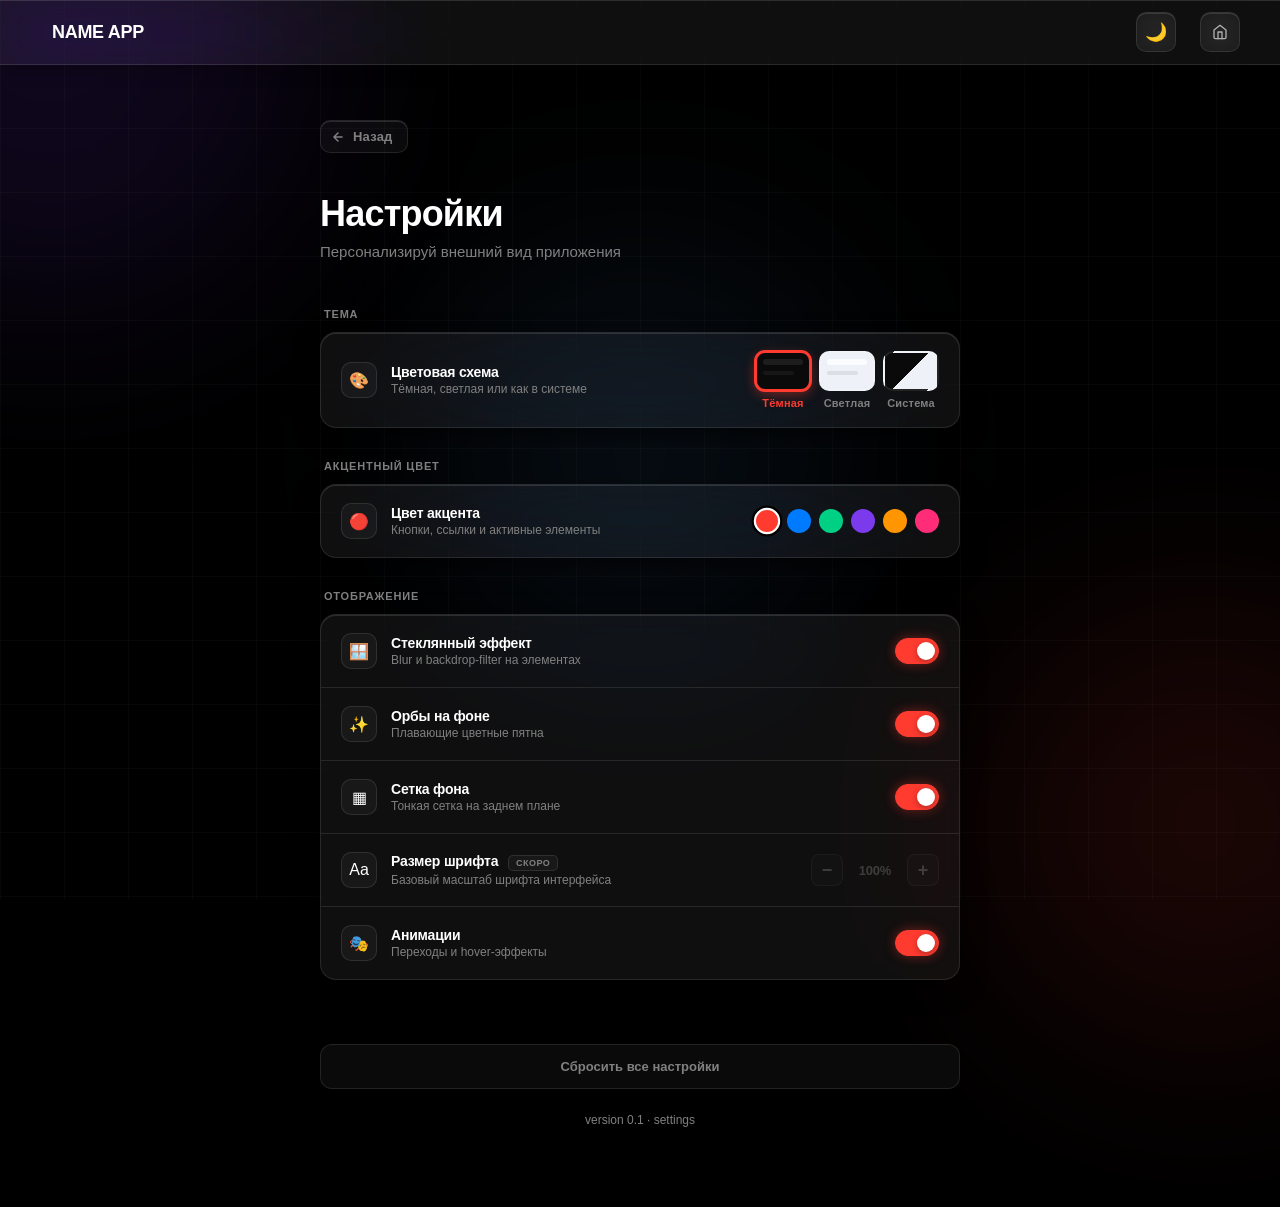
==== web/settings/settings.html @ 8504a945 "web-client" ====
<!DOCTYPE html>
<html lang="ru">
<head>
    <meta charset="UTF-8">
    <meta name="viewport" content="width=device-width, initial-scale=1.0">
    <title>Settings — NAME APP</title>
    <link rel="preconnect" href="https://fonts.googleapis.com">
    <link href="https://fonts.googleapis.com/css2?family=Space+Mono:wght@400;700&family=Rajdhani:wght@300;400;600;700&display=swap" rel="stylesheet">
    <link rel="stylesheet" href="../styles/styles.css">
    <link rel="stylesheet" href="../styles/settings.css">
</head>
<body>

    <div class="grid-bg"></div>
    <div class="noise"></div>

    <!-- TOAST -->
    <div class="toast" id="toast">
        <span class="toast-icon" id="toastIcon"></span>
        <div class="toast-text">
            <span class="toast-title" id="toastTitle"></span>
            <span class="toast-sub" id="toastSub"></span>
        </div>
    </div>

    <!-- CONFIRM DIALOG -->
    <div class="confirm-overlay" id="confirmOverlay">
        <div class="confirm-dialog">
            <span class="confirm-emoji">⚠️</span>
            <div class="confirm-title">Сбросить настройки?</div>
            <div class="confirm-sub">Все изменения будут удалены и настройки вернутся к значениям по умолчанию</div>
            <div class="confirm-actions">
                <button class="confirm-cancel" id="confirmCancel">Отмена</button>
                <button class="confirm-ok" id="confirmOk">Сбросить</button>
            </div>
        </div>
    </div>

    <nav class="navbar">
        <div class="nav-logo">
            <span class="logo-icon"></span>
            <span class="logo-text">NAME APP</span>
        </div>
        <div class="nav-right">
            <button class="theme-toggle" onclick="toggleTheme()" aria-label="Toggle theme">
                <div class="theme-toggle-inner">
                    <span class="theme-icon moon-icon">🌙</span>
                    <span class="theme-icon sun-icon">☀️</span>
                </div>
            </button>
            <a href="../index.html" class="nav-icon-btn home-btn" aria-label="Home">
                <svg width="16" height="16" viewBox="0 0 24 24" fill="none" stroke="currentColor" stroke-width="2" stroke-linecap="round" stroke-linejoin="round">
                    <path d="M3 9l9-7 9 7v11a2 2 0 0 1-2 2H5a2 2 0 0 1-2-2z"/>
                    <polyline points="9 22 9 12 15 12 15 22"/>
                </svg>
            </a>
        </div>
    </nav>

    <main class="settings-page">

        <a href="../index.html" class="settings-back">
            <svg width="14" height="14" viewBox="0 0 24 24" fill="none" stroke="currentColor" stroke-width="2.5" stroke-linecap="round" stroke-linejoin="round">
                <path d="M19 12H5M12 5l-7 7 7 7"/>
            </svg>
            Назад
        </a>

        <div class="settings-header">
            <h1>Настройки</h1>
            <p>Персонализируй внешний вид приложения</p>
        </div>

        <!-- ТЕМА -->
        <div class="settings-section">
            <div class="section-label">Тема</div>
            <div class="settings-group">
                <div class="settings-row">
                    <div class="row-info">
                        <div class="row-icon">🎨</div>
                        <div class="row-text">
                            <h3>Цветовая схема</h3>
                            <p>Тёмная, светлая или как в системе</p>
                        </div>
                    </div>
                    <div class="theme-picker">
                        <label class="theme-option">
                            <input type="radio" name="theme" value="dark">
                            <div class="theme-preview dark-preview"></div>
                            <span>Тёмная</span>
                        </label>
                        <label class="theme-option">
                            <input type="radio" name="theme" value="light">
                            <div class="theme-preview light-preview"></div>
                            <span>Светлая</span>
                        </label>
                        <label class="theme-option">
                            <input type="radio" name="theme" value="system">
                            <div class="theme-preview system-preview"></div>
                            <span>Система</span>
                        </label>
                    </div>
                </div>
            </div>
        </div>

        <!-- АКЦЕНТ -->
        <div class="settings-section">
            <div class="section-label">Акцентный цвет</div>
            <div class="settings-group">
                <div class="settings-row">
                    <div class="row-info">
                        <div class="row-icon">🔴</div>
                        <div class="row-text">
                            <h3>Цвет акцента</h3>
                            <p>Кнопки, ссылки и активные элементы</p>
                        </div>
                    </div>
                    <div class="accent-picker" id="accentPicker">
                        <div class="accent-dot" data-color="#ff3b30" style="background:#ff3b30"></div>
                        <div class="accent-dot" data-color="#007aff" style="background:#007aff"></div>
                        <div class="accent-dot" data-color="#00d084" style="background:#00d084"></div>
                        <div class="accent-dot" data-color="#7c3aed" style="background:#7c3aed"></div>
                        <div class="accent-dot" data-color="#ff9500" style="background:#ff9500"></div>
                        <div class="accent-dot" data-color="#ff2d78" style="background:#ff2d78"></div>
                    </div>
                </div>
            </div>
        </div>

        <!-- ОТОБРАЖЕНИЕ -->
        <div class="settings-section">
            <div class="section-label">Отображение</div>
            <div class="settings-group">

                <div class="settings-row">
                    <div class="row-info">
                        <div class="row-icon">🪟</div>
                        <div class="row-text">
                            <h3>Стеклянный эффект</h3>
                            <p>Blur и backdrop-filter на элементах</p>
                        </div>
                    </div>
                    <label class="toggle">
                        <input type="checkbox" id="glassToggle">
                        <span class="toggle-track"></span>
                    </label>
                </div>

                <div class="settings-row">
                    <div class="row-info">
                        <div class="row-icon">✨</div>
                        <div class="row-text">
                            <h3>Орбы на фоне</h3>
                            <p>Плавающие цветные пятна</p>
                        </div>
                    </div>
                    <label class="toggle">
                        <input type="checkbox" id="orbsToggle">
                        <span class="toggle-track"></span>
                    </label>
                </div>

                <div class="settings-row">
                    <div class="row-info">
                        <div class="row-icon">▦</div>
                        <div class="row-text">
                            <h3>Сетка фона</h3>
                            <p>Тонкая сетка на заднем плане</p>
                        </div>
                    </div>
                    <label class="toggle">
                        <input type="checkbox" id="gridToggle">
                        <span class="toggle-track"></span>
                    </label>
                </div>

                <div class="settings-row">
                    <div class="row-info">
                        <div class="row-icon">Aa</div>
                        <div class="row-text">
                            <h3>Размер шрифта <span class="wip-inline">скоро</span></h3>
                            <p>Базовый масштаб шрифта интерфейса</p>
                        </div>
                    </div>
                    <div class="font-size-control wip-control">
                        <button class="font-size-btn" id="fontDown" disabled>−</button>
                        <span class="font-size-value" id="fontSizeVal">100%</span>
                        <button class="font-size-btn" id="fontUp" disabled>+</button>
                    </div>
                </div>

                <div class="settings-row">
                    <div class="row-info">
                        <div class="row-icon">🎭</div>
                        <div class="row-text">
                            <h3>Анимации</h3>
                            <p>Переходы и hover-эффекты</p>
                        </div>
                    </div>
                    <label class="toggle">
                        <input type="checkbox" id="animToggle">
                        <span class="toggle-track"></span>
                    </label>
                </div>

            </div>
        </div>

        <button class="reset-btn" id="resetBtn">Сбросить все настройки</button>
        <div class="version-tag">version 0.1 · settings</div>

    </main>

    <script src="../scripts/apply-settings.js"></script>
    <script src="../scripts/settings.js"></script>
</body>
</html>
---- web/styles/styles.css ----
/* ===== СБРОС И ПЕРЕМЕННЫЕ ===== */
* {
  box-sizing: border-box;
  margin: 0;
  padding: 0;
}

html {
  scroll-behavior: smooth;
  transition: font-size 0.5s cubic-bezier(0.4, 0, 0.2, 1);
}

/* ===== ДЕФОЛТНЫЕ АКЦЕНТЫ ===== */
:root {
  --accent: #ff3b30;
  --accent-glow: rgba(255, 59, 48, 0.4);
}

/* ===== ТЕМЫ ===== */
body.dark {
  --bg-dark: #000000;
  --bg-medium: #0a0a0a;
  --bg-light: #141414;
  --glass-strong: rgba(255, 255, 255, 0.08);
  --glass-medium: rgba(255, 255, 255, 0.06);
  --glass-weak: rgba(255, 255, 255, 0.04);
  --glass-hover: rgba(255, 255, 255, 0.12);
  --glass-border: rgba(255, 255, 255, 0.10);
  --glass-shine: rgba(255, 255, 255, 0.12);
  --success: #00d084;
  --success-glow: rgba(0, 208, 132, 0.3);
  --warning: #ffa500;
  --highlight: #7c3aed;
  --highlight-h: #a78bfa;
  --text-primary: #ffffff;
  --text-secondary: #b0b0b0;
  --text-tertiary: #808080;
  --text-link: #60a5fa;
  --shadow-sm: 0 2px 8px rgba(0, 0, 0, 0.5);
  --shadow-md: 0 8px 24px rgba(0, 0, 0, 0.6);
  --shadow-lg: 0 16px 48px rgba(0, 0, 0, 0.7);
  --orb-1: rgba(124, 58, 237, 0.12);
  --orb-2: rgba(255, 59, 48, 0.10);
  --orb-3: rgba(96, 165, 250, 0.08);
}

body.light {
  --bg-dark: #e8ecf2;
  --bg-medium: #eef1f7;
  --bg-light: #f4f6fa;
  --glass-strong: rgba(255, 255, 255, 0.65);
  --glass-medium: rgba(255, 255, 255, 0.50);
  --glass-weak: rgba(255, 255, 255, 0.35);
  --glass-hover: rgba(255, 255, 255, 0.70);
  --glass-border: rgba(0, 0, 0, 0.10);
  --glass-shine: rgba(255, 255, 255, 0.60);
  --success: #00b872;
  --success-glow: rgba(0, 184, 114, 0.20);
  --warning: #e09500;
  --highlight: #6d28d9;
  --highlight-h: #8b5cf6;
  --text-primary: #0f1117;
  --text-secondary: #4a5068;
  --text-tertiary: #7c8499;
  --text-link: #1d4ed8;
  --shadow-sm: 0 2px 8px rgba(0, 0, 0, 0.08);
  --shadow-md: 0 8px 24px rgba(0, 0, 0, 0.12);
  --shadow-lg: 0 16px 48px rgba(0, 0, 0, 0.18);
  --orb-1: rgba(109, 40, 217, 0.07);
  --orb-2: rgba(224, 50, 31, 0.05);
  --orb-3: rgba(29, 78, 216, 0.06);
}

/* ===== ТИПОГРАФИЯ ===== */
body {
  font-family: -apple-system, BlinkMacSystemFont, 'SF Pro Text', 'Segoe UI', Helvetica, Arial, sans-serif;
  -webkit-font-smoothing: antialiased;
  -moz-osx-font-smoothing: grayscale;
  background: var(--bg-dark);
  color: var(--text-primary);
  min-height: 100vh;
  overflow-x: hidden;
  transition:
    background-color 0.6s cubic-bezier(0.4, 0, 0.2, 1),
    color 0.6s cubic-bezier(0.4, 0, 0.2, 1);
}

/* ===== СЕТКА ФОНА ===== */
.grid-bg {
  position: fixed;
  inset: 0;
  background-image:
    linear-gradient(var(--glass-border) 1px, transparent 1px),
    linear-gradient(90deg, var(--glass-border) 1px, transparent 1px);
  background-size: 64px 64px;
  opacity: 0.3;
  pointer-events: none;
  z-index: 0;
  transition: opacity 0.6s;
}

/* ===== ОРБЫ ===== */
.noise {
  position: fixed;
  inset: 0;
  pointer-events: none;
  z-index: 0;
  overflow: hidden;
}

.noise::before,
.noise::after,
body::before {
  content: '';
  position: fixed;
  border-radius: 50%;
  filter: blur(100px);
  pointer-events: none;
  z-index: 0;
  will-change: transform;
}

.noise::before {
  width: 500px;
  height: 500px;
  background: var(--orb-1);
  top: -200px;
  left: -200px;
  animation: orbFloat1 20s ease-in-out infinite;
}

.noise::after {
  width: 450px;
  height: 450px;
  background: var(--orb-2);
  bottom: -150px;
  right: -150px;
  animation: orbFloat2 24s ease-in-out infinite;
}

body::before {
  width: 400px;
  height: 400px;
  background: var(--orb-3);
  top: 50%;
  left: 50%;
  transform: translate(-50%, -50%);
  animation: orbFloat3 28s ease-in-out infinite;
}

@keyframes orbFloat1 {
  0% { transform: translate(0, 0) scale(1); }
  33% { transform: translate(40px, -30px) scale(1.1); }
  66% { transform: translate(-30px, 40px) scale(0.95); }
  100% { transform: translate(0, 0) scale(1); }
}

@keyframes orbFloat2 {
  0% { transform: translate(0, 0) scale(1); }
  33% { transform: translate(-50px, 30px) scale(0.9); }
  66% { transform: translate(40px, -40px) scale(1.05); }
  100% { transform: translate(0, 0) scale(1); }
}

@keyframes orbFloat3 {
  0% { transform: translate(-50%, -50%) scale(1); }
  50% { transform: translate(-50%, -55%) scale(1.1); }
  100% { transform: translate(-50%, -50%) scale(1); }
}

/* ===== GLASS ===== */
.glass {
  background: var(--glass-medium);
  backdrop-filter: blur(24px) saturate(200%) brightness(1.1);
  -webkit-backdrop-filter: blur(24px) saturate(200%) brightness(1.1);
  border: 1px solid var(--glass-border);
  box-shadow: var(--shadow-md), inset 0 1px 0 var(--glass-shine);
  transition: all 0.3s cubic-bezier(0.4, 0, 0.2, 1);
}

/* ===== НАВБАР ===== */
.navbar {
  position: fixed;
  top: 0;
  left: 0;
  right: 0;
  display: flex;
  justify-content: space-between;
  align-items: center;
  padding: 12px 40px;
  background: var(--glass-medium);
  backdrop-filter: blur(32px) saturate(200%) brightness(1.15);
  -webkit-backdrop-filter: blur(32px) saturate(200%) brightness(1.15);
  border-bottom: 1px solid var(--glass-border);
  box-shadow: 0 4px 16px rgba(0, 0, 0, 0.3), inset 0 1px 0 var(--glass-shine);
  z-index: 100;
  transition:
    background 0.6s cubic-bezier(0.4, 0, 0.2, 1),
    border-color 0.6s cubic-bezier(0.4, 0, 0.2, 1),
    box-shadow 0.6s cubic-bezier(0.4, 0, 0.2, 1);
}

.nav-logo {
  display: flex;
  align-items: center;
  gap: 12px;
  font-size: 18px;
  font-weight: 700;
  letter-spacing: -0.3px;
  color: var(--text-primary);
  text-decoration: none;
  transition: color 0.3s;
}

.nav-logo:hover { color: var(--accent); }

.logo-icon {
  font-size: 24px;
  animation: iconPulse 3s ease-in-out infinite;
}

@keyframes iconPulse {
  0%, 100% { transform: scale(1); }
  50% { transform: scale(1.05); }
}

.nav-right {
  display: flex;
  align-items: center;
  gap: 24px;
}

.nav-link {
  color: var(--text-secondary);
  text-decoration: none;
  font-size: 15px;
  font-weight: 500;
  letter-spacing: -0.2px;
  transition: color 0.3s cubic-bezier(0.4, 0, 0.2, 1);
  position: relative;
}

.nav-link::after {
  content: '';
  position: absolute;
  bottom: -4px;
  left: 0;
  width: 0;
  height: 2px;
  background: var(--accent);
  transition: width 0.3s cubic-bezier(0.4, 0, 0.2, 1);
}

.nav-link:hover { color: var(--text-primary); }
.nav-link:hover::after { width: 100%; }

.nav-btn {
  background: var(--accent);
  color: #fff;
  padding: 10px 24px;
  font-size: 14px;
  font-weight: 600;
  letter-spacing: -0.2px;
  text-decoration: none;
  text-transform: uppercase;
  box-shadow: 0 8px 20px var(--accent-glow);
  display: inline-block;
  border: none;
  cursor: pointer;
  border-radius: 10px;
  transition:
    background 0.5s cubic-bezier(0.4, 0, 0.2, 1),
    box-shadow 0.5s cubic-bezier(0.4, 0, 0.2, 1),
    transform 0.3s cubic-bezier(0.4, 0, 0.2, 1);
}

.nav-btn:hover {
  transform: translateY(-2px);
  box-shadow: 0 12px 32px var(--accent-glow);
  background: linear-gradient(135deg, var(--accent), #ff5741);
}

.nav-btn:active { transform: translateY(0); }

/* ===== THEME TOGGLE ===== */
.theme-toggle {
  width: 40px;
  height: 40px;
  background: var(--glass-weak);
  border: 1px solid var(--glass-border);
  backdrop-filter: blur(12px);
  color: var(--text-primary);
  cursor: pointer;
  display: flex;
  align-items: center;
  justify-content: center;
  border-radius: 10px;
  box-shadow: inset 0 1px 0 var(--glass-shine);
  position: relative;
  overflow: hidden;
  transition:
    background 0.6s cubic-bezier(0.4, 0, 0.2, 1),
    border-color 0.6s cubic-bezier(0.4, 0, 0.2, 1),
    box-shadow 0.3s cubic-bezier(0.4, 0, 0.2, 1),
    transform 0.3s cubic-bezier(0.4, 0, 0.2, 1);
}

.theme-toggle:hover {
  background: var(--glass-hover);
  transform: translateY(-2px);
  box-shadow: 0 4px 12px rgba(0, 0, 0, 0.3), inset 0 1px 0 var(--glass-shine);
}

.theme-toggle:active { transform: translateY(0); }

.theme-toggle-inner {
  position: relative;
  width: 20px;
  height: 20px;
  display: flex;
  align-items: center;
  justify-content: center;
  overflow: hidden;
}

.theme-icon {
  position: absolute;
  font-size: 18px;
  transition:
    transform 0.35s cubic-bezier(0.4, 0, 0.2, 1),
    opacity 0.35s cubic-bezier(0.4, 0, 0.2, 1);
}

.moon-icon { transform: translateY(0); opacity: 1; }
.sun-icon { transform: translateY(30px); opacity: 0; }
body.light .moon-icon { transform: translateY(-30px); opacity: 0; }
body.light .sun-icon { transform: translateY(0); opacity: 1; }

/* ===== SETTINGS / HOME ICON BTN ===== */
.nav-icon-btn {
  width: 40px;
  height: 40px;
  display: flex;
  align-items: center;
  justify-content: center;
  background: var(--glass-weak);
  border: 1px solid var(--glass-border);
  border-radius: 10px;
  color: var(--text-secondary);
  backdrop-filter: blur(12px);
  box-shadow: inset 0 1px 0 var(--glass-shine);
  text-decoration: none;
  position: relative;
  overflow: hidden;
  transition:
    background 0.6s cubic-bezier(0.4, 0, 0.2, 1),
    border-color 0.6s cubic-bezier(0.4, 0, 0.2, 1),
    color 0.3s cubic-bezier(0.4, 0, 0.2, 1),
    box-shadow 0.3s cubic-bezier(0.4, 0, 0.2, 1),
    transform 0.3s cubic-bezier(0.4, 0, 0.2, 1);
}

.nav-icon-btn::before {
  content: '';
  position: absolute;
  inset: 0;
  background: radial-gradient(circle at center, var(--glass-hover) 0%, transparent 70%);
  opacity: 0;
  transition: opacity 0.4s cubic-bezier(0.4, 0, 0.2, 1);
}

.nav-icon-btn:hover {
  background: var(--glass-hover);
  color: var(--text-primary);
  transform: translateY(-2px);
  box-shadow: 0 6px 20px rgba(0, 0, 0, 0.25), inset 0 1px 0 var(--glass-shine);
  border-color: var(--text-link);
}

.nav-icon-btn:hover::before { opacity: 1; }
.nav-icon-btn:active { transform: translateY(0) scale(0.96); }

/* настройки — шестерня крутится */
.nav-icon-btn.settings-btn svg {
  transition: transform 0.5s cubic-bezier(0.4, 0, 0.2, 1);
}
.nav-icon-btn.settings-btn:hover svg {
  transform: rotate(70deg);
}

/* домик — пружинит вверх */
.nav-icon-btn.home-btn svg {
  transition: transform 0.4s cubic-bezier(0.34, 1.56, 0.64, 1);
}
.nav-icon-btn.home-btn:hover svg {
  transform: translateY(-3px) scale(1.15);
}

/* ===== HERO ===== */
.hero {
  position: relative;
  z-index: 1;
  min-height: 100vh;
  display: flex;
  align-items: center;
  justify-content: space-between;
  gap: 64px;
  padding: 140px 40px 100px;
  max-width: 1400px;
  margin: 0 auto;
}

.hero-content { flex: 1; max-width: 600px; }

.hero-badge {
  display: inline-flex;
  align-items: center;
  gap: 10px;
  background: var(--glass-weak);
  backdrop-filter: blur(16px);
  border: 1px solid var(--glass-border);
  padding: 8px 16px;
  font-size: 12px;
  font-weight: 600;
  letter-spacing: 0.4px;
  color: var(--text-secondary);
  text-transform: uppercase;
  margin-bottom: 32px;
  border-radius: 12px;
  box-shadow: inset 0 1px 0 var(--glass-shine);
  transition:
    background 0.6s cubic-bezier(0.4, 0, 0.2, 1),
    border-color 0.6s cubic-bezier(0.4, 0, 0.2, 1);
}

.badge-dot {
  width: 8px;
  height: 8px;
  background: var(--success);
  border-radius: 50%;
  box-shadow: 0 0 12px var(--success-glow);
  animation: pulseDot 2s cubic-bezier(0.4, 0, 0.6, 1) infinite;
}

@keyframes pulseDot {
  0%, 100% { transform: scale(1); opacity: 1; }
  50% { transform: scale(1.4); opacity: 0.6; }
}

.hero-title {
  font-size: clamp(48px, 7vw, 80px);
  font-weight: 800;
  line-height: 1.1;
  letter-spacing: -1.2px;
  margin-bottom: 28px;
  color: var(--text-primary);
}

.hero-title .accent {
  background: linear-gradient(135deg, var(--accent), #ff5741);
  -webkit-background-clip: text;
  -webkit-text-fill-color: transparent;
  background-clip: text;
  text-shadow: none;
  filter: drop-shadow(0 0 20px var(--accent-glow));
  transition: filter 0.5s cubic-bezier(0.4, 0, 0.2, 1);
}

.cursor {
  display: inline-block;
  width: 2px;
  height: 1em;
  background: var(--accent);
  margin-left: 4px;
  vertical-align: text-bottom;
  border-radius: 2px;
  animation: cursorPulse 1s cubic-bezier(0.4, 0, 0.6, 1) infinite;
  transition: background 0.5s cubic-bezier(0.4, 0, 0.2, 1);
}

@keyframes cursorPulse {
  0%, 100% { transform: scaleY(1) scaleX(1); opacity: 1; }
  50% { transform: scaleY(0.15) scaleX(2.5); opacity: 0.6; border-radius: 4px; }
}

.hero-sub {
  font-size: 18px;
  font-weight: 400;
  color: var(--text-secondary);
  line-height: 1.7;
  margin-bottom: 40px;
  letter-spacing: -0.2px;
}

.hero-actions {
  display: flex;
  gap: 16px;
  align-items: center;
  flex-wrap: wrap;
}

.btn-primary {
  display: inline-flex;
  align-items: center;
  gap: 10px;
  background: var(--accent);
  color: #fff;
  border: none;
  padding: 14px 32px;
  font-size: 16px;
  font-weight: 600;
  letter-spacing: -0.2px;
  text-decoration: none;
  text-transform: uppercase;
  cursor: pointer;
  box-shadow: 0 12px 32px var(--accent-glow);
  border-radius: 12px;
  position: relative;
  overflow: hidden;
  transition:
    background 0.5s cubic-bezier(0.4, 0, 0.2, 1),
    box-shadow 0.5s cubic-bezier(0.4, 0, 0.2, 1),
    transform 0.3s cubic-bezier(0.4, 0, 0.2, 1);
}

.btn-primary::before {
  content: '';
  position: absolute;
  inset: 0;
  background: rgba(255, 255, 255, 0.15);
  transform: scaleX(0);
  transform-origin: left;
  transition: transform 0.3s cubic-bezier(0.4, 0, 0.2, 1);
}

.btn-primary:hover { transform: translateY(-3px); box-shadow: 0 16px 48px var(--accent-glow); }
.btn-primary:hover::before { transform: scaleX(1); }
.btn-primary:active { transform: translateY(-1px); }

.btn-ghost {
  display: inline-flex;
  align-items: center;
  gap: 10px;
  background: var(--glass-weak);
  backdrop-filter: blur(16px);
  color: var(--text-secondary);
  border: 1px solid var(--glass-border);
  padding: 14px 32px;
  font-size: 16px;
  font-weight: 600;
  letter-spacing: -0.2px;
  text-decoration: none;
  text-transform: uppercase;
  cursor: pointer;
  border-radius: 12px;
  box-shadow: inset 0 1px 0 var(--glass-shine);
  transition:
    background 0.6s cubic-bezier(0.4, 0, 0.2, 1),
    border-color 0.3s cubic-bezier(0.4, 0, 0.2, 1),
    color 0.3s cubic-bezier(0.4, 0, 0.2, 1),
    box-shadow 0.3s cubic-bezier(0.4, 0, 0.2, 1),
    transform 0.3s cubic-bezier(0.4, 0, 0.2, 1);
}

.btn-ghost:hover {
  background: var(--glass-hover);
  border-color: var(--text-link);
  color: var(--text-primary);
  box-shadow: 0 8px 24px rgba(0, 0, 0, 0.3), inset 0 1px 0 var(--glass-shine);
  transform: translateY(-2px);
}

.btn-ghost:active { transform: translateY(0); }

/* ===== MOCKUP ===== */
.hero-visual { flex: 1; max-width: 520px; }

.app-mockup {
  background: var(--glass-medium);
  backdrop-filter: blur(32px) saturate(180%) brightness(1.1);
  -webkit-backdrop-filter: blur(32px) saturate(180%) brightness(1.1);
  border: 1px solid var(--glass-border);
  box-shadow: 0 40px 100px rgba(0,0,0,0.6), inset 0 1px 0 var(--glass-shine), 0 0 0 1px rgba(255,255,255,0.05);
  border-radius: 24px;
  overflow: hidden;
  animation: floatMockup 5s cubic-bezier(0.4, 0, 0.6, 1) infinite;
  transition:
    background 0.6s cubic-bezier(0.4, 0, 0.2, 1),
    border-color 0.6s cubic-bezier(0.4, 0, 0.2, 1),
    box-shadow 0.6s cubic-bezier(0.4, 0, 0.2, 1);
}

@keyframes floatMockup {
  0%, 100% { transform: translateY(0) rotate(0deg); }
  50% { transform: translateY(-20px) rotate(0.5deg); }
}

.mockup-bar {
  display: flex;
  align-items: center;
  gap: 8px;
  padding: 14px 18px;
  background: var(--glass-weak);
  border-bottom: 1px solid var(--glass-border);
  backdrop-filter: blur(12px);
  transition: background 0.6s cubic-bezier(0.4, 0, 0.2, 1);
}

.dot { width: 12px; height: 12px; border-radius: 50%; box-shadow: 0 2px 6px rgba(0,0,0,0.4); }
.dot.red { background: #ff3b30; }
.dot.yellow { background: #ffa500; }
.dot.green { background: #00d084; }

.mockup-title { font-size: 11px; font-weight: 600; color: var(--text-tertiary); margin-left: 12px; letter-spacing: 0.2px; }

.mockup-tabs {
  display: flex;
  background: var(--glass-weak);
  border-bottom: 1px solid var(--glass-border);
  overflow-x: auto;
  transition: background 0.6s cubic-bezier(0.4, 0, 0.2, 1);
}

.tab {
  padding: 10px 16px;
  font-size: 12px;
  font-weight: 600;
  color: var(--text-tertiary);
  white-space: nowrap;
  border-bottom: 2px solid transparent;
  transition: all 0.3s cubic-bezier(0.4, 0, 0.2, 1);
  cursor: pointer;
}

.tab.active { color: var(--text-link); border-bottom-color: var(--text-link); }

.mockup-body { padding: 24px; display: flex; flex-direction: column; gap: 16px; }

.mockup-card {
  background: var(--glass-weak);
  border: 1px solid var(--glass-border);
  padding: 18px;
  border-radius: 12px;
  backdrop-filter: blur(12px);
  box-shadow: inset 0 1px 0 var(--glass-shine);
  transition:
    background 0.6s cubic-bezier(0.4, 0, 0.2, 1),
    border-color 0.6s cubic-bezier(0.4, 0, 0.2, 1);
}

.mockup-row { display: flex; justify-content: space-between; align-items: center; gap: 12px; margin-bottom: 12px; }
.mockup-row:last-child { margin-bottom: 0; }
.mockup-label { font-size: 12px; font-weight: 600; color: var(--text-secondary); letter-spacing: 0.2px; }

.mockup-field {
  background: var(--bg-medium);
  border: 1px solid var(--glass-border);
  padding: 6px 12px;
  font-size: 12px;
  color: var(--text-primary);
  border-radius: 6px;
  min-width: 100px;
  text-align: right;
  transition: background 0.6s cubic-bezier(0.4, 0, 0.2, 1);
}

.mockup-btn {
  width: 100%;
  background: linear-gradient(135deg, var(--success), #00c97a);
  color: #fff;
  text-align: center;
  padding: 12px;
  font-size: 13px;
  font-weight: 700;
  letter-spacing: 0.4px;
  border: none;
  border-radius: 8px;
  margin-top: 8px;
  cursor: pointer;
  box-shadow: 0 6px 20px var(--success-glow);
  transition: transform 0.3s cubic-bezier(0.4, 0, 0.2, 1), box-shadow 0.3s cubic-bezier(0.4, 0, 0.2, 1);
}

.mockup-btn:hover { transform: translateY(-2px); box-shadow: 0 10px 28px var(--success-glow); }

/* ===== МОДУЛИ ===== */
.modules {
  position: relative;
  z-index: 1;
  padding: 100px 40px;
  max-width: 1400px;
  margin: 0 auto;
}

.modules-header { text-align: center; margin-bottom: 64px; }

.modules-header h2 {
  font-size: clamp(32px, 5vw, 52px);
  font-weight: 800;
  margin-bottom: 16px;
  letter-spacing: -1px;
  color: var(--text-primary);
}

.modules-header p { font-size: 18px; color: var(--text-secondary); letter-spacing: -0.2px; line-height: 1.6; }

.modules-grid { display: grid; grid-template-columns: repeat(auto-fit, minmax(260px, 1fr)); gap: 24px; }

.module-card {
  background: var(--glass-medium);
  backdrop-filter: blur(24px) saturate(180%);
  -webkit-backdrop-filter: blur(24px) saturate(180%);
  border: 1px solid var(--glass-border);
  box-shadow: var(--shadow-md), inset 0 1px 0 var(--glass-shine);
  padding: 36px 32px;
  text-decoration: none;
  color: inherit;
  display: flex;
  flex-direction: column;
  position: relative;
  overflow: hidden;
  border-radius: 20px;
  opacity: 0;
  transform: translateY(32px);
  cursor: pointer;
  transition:
    background 0.6s cubic-bezier(0.4, 0, 0.2, 1),
    border-color 0.6s cubic-bezier(0.4, 0, 0.2, 1),
    box-shadow 0.6s cubic-bezier(0.4, 0, 0.2, 1),
    opacity 0.6s cubic-bezier(0.4, 0, 0.2, 1),
    transform 0.6s cubic-bezier(0.4, 0, 0.2, 1);
}

.module-card::before {
  content: '';
  position: absolute;
  top: 0; left: 0; right: 0;
  height: 1px;
  background: linear-gradient(90deg, transparent 0%, var(--glass-shine) 20%, rgba(255,255,255,0.4) 50%, var(--glass-shine) 80%, transparent 100%);
  opacity: 0.5;
  transition: opacity 0.3s;
}

.module-card::after {
  content: '';
  position: absolute;
  inset: 0;
  background: radial-gradient(circle at 50% 0%, var(--glass-hover) 0%, transparent 70%);
  opacity: 0;
  transition: opacity 0.4s cubic-bezier(0.4, 0, 0.2, 1);
  pointer-events: none;
}

.module-card:hover::after { opacity: 1; }
.module-card.visible { opacity: 1; transform: translateY(0); }
.module-card:hover { transform: translateY(-8px); border-color: rgba(96,165,250,0.4); box-shadow: 0 24px 64px rgba(0,0,0,0.6), inset 0 1px 0 rgba(255,255,255,0.2); }
.module-card:hover::before { opacity: 1; }

.module-icon { font-size: 40px; margin-bottom: 20px; position: relative; z-index: 1; transition: transform 0.3s cubic-bezier(0.4, 0, 0.2, 1); }
.module-card:hover .module-icon { transform: scale(1.1) translateY(-2px); }

.module-card h3 { font-size: 22px; font-weight: 700; margin-bottom: 12px; color: var(--text-primary); position: relative; z-index: 1; letter-spacing: -0.3px; }
.module-card p { font-size: 16px; color: var(--text-secondary); line-height: 1.6; font-weight: 400; position: relative; z-index: 1; letter-spacing: -0.2px; }

.module-arrow {
  position: absolute;
  bottom: 24px; right: 32px;
  font-size: 20px;
  color: var(--text-link);
  opacity: 0;
  transform: translateX(-8px) translateY(4px);
  transition: all 0.3s cubic-bezier(0.4, 0, 0.2, 1);
  z-index: 1;
}

.module-card:hover .module-arrow { opacity: 1; transform: translateX(0) translateY(0); }

.module-wip { opacity: 0 !important; cursor: not-allowed; pointer-events: none; }
.module-wip.visible { opacity: 0.5 !important; pointer-events: auto; }
.module-wip:hover { transform: none !important; border-color: var(--glass-border) !important; box-shadow: var(--shadow-md), inset 0 1px 0 var(--glass-shine) !important; }
.module-wip::after { display: none !important; }

.module-wip .wip-badge {
  position: absolute;
  top: 16px; right: 16px;
  font-size: 10px; font-weight: 700;
  color: var(--text-tertiary);
  border: 1px solid var(--glass-border);
  background: var(--glass-weak);
  padding: 4px 10px;
  letter-spacing: 0.6px;
  text-transform: uppercase;
  backdrop-filter: blur(8px);
  border-radius: 6px;
  z-index: 10;
}

/* ===== FOOTER ===== */
.footer {
  position: relative;
  z-index: 1;
  display: flex;
  justify-content: center;
  align-items: center;
  padding: 32px 40px;
  border-top: 1px solid var(--glass-border);
  font-size: 13px;
  font-weight: 500;
  color: var(--text-tertiary);
  background: var(--glass-medium);
  backdrop-filter: blur(16px);
  letter-spacing: 0.2px;
  transition:
    background 0.6s cubic-bezier(0.4, 0, 0.2, 1),
    border-color 0.6s cubic-bezier(0.4, 0, 0.2, 1);
}

.footer a { color: var(--text-link); text-decoration: none; transition: color 0.3s; font-weight: 600; }
.footer a:hover { color: var(--accent); }

/* ===== АНИМАЦИИ ВХОДА ===== */
.hero-content > * {
  opacity: 0;
  transform: translateY(24px);
  animation: slideUp 0.7s cubic-bezier(0.4, 0, 0.2, 1) forwards;
}

.hero-badge { animation-delay: 0.1s; }
.hero-title { animation-delay: 0.25s; }
.hero-sub { animation-delay: 0.4s; }
.hero-actions { animation-delay: 0.55s; }

.hero-visual {
  opacity: 0;
  transform: translateX(40px) scale(0.95);
  animation: slideInRight 0.8s cubic-bezier(0.4, 0, 0.2, 1) 0.3s forwards;
}

@keyframes slideUp {
  to { opacity: 1; transform: translateY(0); }
}

@keyframes slideInRight {
  to { opacity: 1; transform: translateX(0) scale(1); }
}

/* ===== АДАПТИВ ===== */
@media (max-width: 1024px) {
  .hero { flex-direction: column; gap: 48px; padding: 120px 32px 80px; }
  .hero-visual { max-width: 100%; }
  .modules { padding: 80px 32px; }
  .navbar { padding: 12px 24px; }
}

@media (max-width: 768px) {
  .nav-link { display: none; }
  .hero { padding: 100px 20px 60px; }
  .hero-title { font-size: clamp(36px, 6vw, 48px); min-height: auto; }
  .modules-grid { gap: 16px; grid-template-columns: 1fr; }
  .modules { padding: 60px 20px; }
  .footer { padding: 24px 20px; font-size: 12px; }
  .app-mockup { border-radius: 16px; }
  .module-card { border-radius: 16px; padding: 28px 24px; }
}

@media (max-width: 480px) {
  .hero-actions { flex-direction: column; width: 100%; }
  .btn-primary, .btn-ghost { width: 100%; justify-content: center; }
  .navbar { padding: 10px 16px; }
  .nav-logo { font-size: 16px; }
  .modules-header h2 { font-size: clamp(24px, 5vw, 32px); }
}

*:focus-visible { outline: 2px solid var(--accent); outline-offset: 2px; }
button:focus-visible, a:focus-visible { outline: 2px solid var(--accent); outline-offset: 4px; }

/* ===== WIP ===== */
.nav-btn.btn-wip, .btn-primary.btn-wip {
  opacity: .45;
  cursor: not-allowed;
  pointer-events: none;
  box-shadow: none !important;
  background: var(--glass-weak) !important;
  color: var(--text-tertiary) !important;
  border: 1px solid var(--glass-border);
}
.nav-btn.btn-wip:hover, .btn-primary.btn-wip:hover { transform: none !important; box-shadow: none !important; }
.btn-primary.btn-wip::before { display: none; }
.nav-btn.btn-wip::after, .btn-primary.btn-wip::after {
  content: "WIP";
  position: absolute;
  top: -8px; right: -10px;
  font-size: 9px; font-weight: 700;
  letter-spacing: .5px;
  padding: 3px 6px;
  border-radius: 6px;
  background: var(--glass-medium);
  border: 1px solid var(--glass-border);
  color: var(--text-tertiary);
  backdrop-filter: blur(8px);
}

/* ===== NO-GLASS ===== */
body.no-glass {
  --glass-medium: var(--bg-light);
  --glass-weak: var(--bg-medium);
  --glass-strong: var(--bg-light);
  --glass-hover: var(--bg-light);
  --glass-shine: transparent;
}
body.no-glass * {
  backdrop-filter: none !important;
  -webkit-backdrop-filter: none !important;
}

/* ===== NO-ANIM ===== */
body.no-anim *,
body.no-anim *::before,
body.no-anim *::after {
  animation: none !important;
  transition: none !important;
}
---- web/styles/settings.css ----
/* ===== LAYOUT ===== */
.settings-page {
    position: relative;
    z-index: 1;
    max-width: 720px;
    margin: 0 auto;
    padding: 120px 40px 80px;
}

/* ===== BACK BUTTON ===== */
.settings-back {
    display: inline-flex;
    align-items: center;
    gap: 8px;
    color: var(--text-tertiary);
    text-decoration: none;
    font-size: 13px;
    font-weight: 600;
    letter-spacing: 0.2px;
    margin-bottom: 40px;
    padding: 8px 14px 8px 10px;
    background: var(--glass-weak);
    border: 1px solid var(--glass-border);
    border-radius: 10px;
    box-shadow: inset 0 1px 0 var(--glass-shine);
    transition:
        color 0.3s cubic-bezier(0.4, 0, 0.2, 1),
        background 0.6s cubic-bezier(0.4, 0, 0.2, 1),
        border-color 0.3s cubic-bezier(0.4, 0, 0.2, 1),
        transform 0.35s cubic-bezier(0.34, 1.56, 0.64, 1),
        box-shadow 0.3s cubic-bezier(0.4, 0, 0.2, 1);
}

.settings-back:hover {
    color: var(--text-primary);
    background: var(--glass-hover);
    border-color: var(--text-link);
    transform: translateX(-4px);
    box-shadow: 0 4px 16px rgba(0, 0, 0, 0.15), inset 0 1px 0 var(--glass-shine);
}

.settings-back:active { transform: translateX(-2px); }

.settings-back svg {
    transition: transform 0.35s cubic-bezier(0.34, 1.56, 0.64, 1);
}

.settings-back:hover svg { transform: translateX(-3px); }

/* ===== HEADER ===== */
.settings-header { margin-bottom: 48px; }

.settings-header h1 {
    font-size: 36px;
    font-weight: 800;
    letter-spacing: -0.8px;
    color: var(--text-primary);
    margin-bottom: 8px;
}

.settings-header p {
    font-size: 15px;
    color: var(--text-tertiary);
}

/* ===== SECTION ===== */
.settings-section { margin-bottom: 32px; }

.section-label {
    font-size: 11px;
    font-weight: 700;
    letter-spacing: 0.8px;
    text-transform: uppercase;
    color: var(--text-tertiary);
    margin-bottom: 12px;
    padding-left: 4px;
}

.settings-group {
    background: var(--glass-medium);
    backdrop-filter: blur(24px) saturate(180%);
    -webkit-backdrop-filter: blur(24px) saturate(180%);
    border: 1px solid var(--glass-border);
    box-shadow: var(--shadow-md), inset 0 1px 0 var(--glass-shine);
    border-radius: 16px;
    overflow: hidden;
    transition:
        background 0.6s cubic-bezier(0.4, 0, 0.2, 1),
        border-color 0.6s cubic-bezier(0.4, 0, 0.2, 1),
        box-shadow 0.6s cubic-bezier(0.4, 0, 0.2, 1);
}

.settings-row {
    display: flex;
    align-items: center;
    justify-content: space-between;
    gap: 16px;
    padding: 18px 20px;
    border-bottom: 1px solid var(--glass-border);
    transition:
        background 0.3s cubic-bezier(0.4, 0, 0.2, 1),
        border-color 0.6s cubic-bezier(0.4, 0, 0.2, 1);
}

.settings-row:last-child { border-bottom: none; }
.settings-row:hover { background: var(--glass-weak); }

.row-info { display: flex; align-items: center; gap: 14px; }

.row-icon {
    width: 36px;
    height: 36px;
    background: var(--glass-weak);
    border: 1px solid var(--glass-border);
    border-radius: 10px;
    display: flex;
    align-items: center;
    justify-content: center;
    font-size: 16px;
    flex-shrink: 0;
    transition:
        background 0.6s cubic-bezier(0.4, 0, 0.2, 1),
        border-color 0.6s cubic-bezier(0.4, 0, 0.2, 1);
}

.row-text h3 { font-size: 14px; font-weight: 600; color: var(--text-primary); letter-spacing: -0.2px; margin-bottom: 2px; }
.row-text p { font-size: 12px; color: var(--text-tertiary); }

/* ===== THEME PICKER ===== */
.theme-picker { display: flex; gap: 8px; }

.theme-option { display: flex; flex-direction: column; align-items: center; gap: 6px; cursor: pointer; }
.theme-option input { display: none; }

.theme-preview {
    width: 56px;
    height: 40px;
    border-radius: 10px;
    border: 2px solid var(--glass-border);
    position: relative;
    overflow: hidden;
    transition:
        border-color 0.3s cubic-bezier(0.4, 0, 0.2, 1),
        box-shadow 0.3s cubic-bezier(0.4, 0, 0.2, 1),
        transform 0.3s cubic-bezier(0.34, 1.56, 0.64, 1);
}

.theme-option:hover .theme-preview { transform: translateY(-2px); }

.theme-preview.dark-preview { background: #0a0a0a; }
.theme-preview.dark-preview::before { content: ''; position: absolute; top: 6px; left: 6px; right: 6px; height: 6px; background: rgba(255,255,255,0.08); border-radius: 4px; }
.theme-preview.dark-preview::after { content: ''; position: absolute; top: 18px; left: 6px; width: 60%; height: 4px; background: rgba(255,255,255,0.05); border-radius: 3px; }
.theme-preview.light-preview { background: #eef1f7; }
.theme-preview.light-preview::before { content: ''; position: absolute; top: 6px; left: 6px; right: 6px; height: 6px; background: rgba(255,255,255,0.8); border-radius: 4px; }
.theme-preview.light-preview::after { content: ''; position: absolute; top: 18px; left: 6px; width: 60%; height: 4px; background: rgba(0,0,0,0.08); border-radius: 3px; }
.theme-preview.system-preview { background: linear-gradient(135deg, #0a0a0a 50%, #eef1f7 50%); }

.theme-option input:checked + .theme-preview {
    border-color: var(--accent);
    box-shadow: 0 0 0 1px var(--accent), 0 4px 12px var(--accent-glow);
}

.theme-option span { font-size: 11px; font-weight: 600; color: var(--text-tertiary); letter-spacing: 0.2px; transition: color 0.3s; }
.theme-option input:checked ~ span { color: var(--accent); }

/* ===== TOGGLE ===== */
.toggle { position: relative; width: 44px; height: 26px; flex-shrink: 0; }
.toggle input { opacity: 0; width: 0; height: 0; }

.toggle-track {
    position: absolute;
    inset: 0;
    background: var(--glass-weak);
    border: 1px solid var(--glass-border);
    border-radius: 13px;
    cursor: pointer;
    transition:
        background 0.4s cubic-bezier(0.4, 0, 0.2, 1),
        border-color 0.4s cubic-bezier(0.4, 0, 0.2, 1),
        box-shadow 0.4s cubic-bezier(0.4, 0, 0.2, 1);
}

.toggle-track::after {
    content: '';
    position: absolute;
    left: 3px;
    top: 50%;
    transform: translateY(-50%);
    width: 18px; height: 18px;
    background: var(--text-tertiary);
    border-radius: 50%;
    box-shadow: 0 2px 6px rgba(0,0,0,0.3);
    transition:
        left 0.35s cubic-bezier(0.34, 1.56, 0.64, 1),
        background 0.3s cubic-bezier(0.4, 0, 0.2, 1);
}

.toggle input:checked + .toggle-track {
    background: var(--accent);
    border-color: var(--accent);
    box-shadow: 0 0 12px var(--accent-glow);
}

.toggle input:checked + .toggle-track::after {
    left: calc(100% - 21px);
    background: #fff;
}

/* ===== ACCENT PICKER ===== */
.accent-picker { display: flex; gap: 8px; flex-wrap: wrap; }

.accent-dot {
    width: 24px; height: 24px;
    border-radius: 50%;
    cursor: pointer;
    border: 2px solid transparent;
    transition:
        transform 0.3s cubic-bezier(0.34, 1.56, 0.64, 1),
        border-color 0.3s cubic-bezier(0.4, 0, 0.2, 1),
        box-shadow 0.3s cubic-bezier(0.4, 0, 0.2, 1);
}

.accent-dot:hover { transform: scale(1.2); }

.accent-dot.active {
    border-color: var(--text-primary);
    box-shadow: 0 0 0 2px var(--bg-dark);
    transform: scale(1.1);
}

/* ===== FONT SIZE ===== */
.font-size-control { display: flex; align-items: center; gap: 10px; }

.font-size-btn {
    width: 32px; height: 32px;
    background: var(--glass-weak);
    border: 1px solid var(--glass-border);
    border-radius: 8px;
    color: var(--text-secondary);
    font-size: 18px;
    font-weight: 700;
    cursor: pointer;
    display: flex;
    align-items: center;
    justify-content: center;
    line-height: 1;
    transition:
        background 0.3s cubic-bezier(0.4, 0, 0.2, 1),
        color 0.3s cubic-bezier(0.4, 0, 0.2, 1),
        transform 0.25s cubic-bezier(0.34, 1.56, 0.64, 1),
        border-color 0.6s cubic-bezier(0.4, 0, 0.2, 1);
}

.font-size-btn:hover { background: var(--glass-hover); color: var(--text-primary); transform: scale(1.1); }
.font-size-btn:active { transform: scale(0.92); }

.font-size-value {
    font-size: 13px;
    font-weight: 700;
    color: var(--text-primary);
    min-width: 44px;
    text-align: center;
    letter-spacing: -0.2px;
    transition: color 0.3s;
}

/* ===== RESET ===== */
.reset-btn {
    width: 100%;
    margin-top: 32px;
    padding: 14px;
    background: var(--glass-weak);
    border: 1px solid var(--glass-border);
    border-radius: 12px;
    color: var(--text-tertiary);
    font-size: 13px;
    font-weight: 600;
    cursor: pointer;
    transition:
        background 0.3s cubic-bezier(0.4, 0, 0.2, 1),
        border-color 0.3s cubic-bezier(0.4, 0, 0.2, 1),
        color 0.3s cubic-bezier(0.4, 0, 0.2, 1);
}

.reset-btn:hover {
    background: rgba(255, 59, 48, 0.08);
    border-color: rgba(255, 59, 48, 0.3);
    color: var(--accent);
}

.version-tag { text-align: center; margin-top: 24px; font-size: 12px; color: var(--text-tertiary); }

@media (max-width: 600px) {
    .settings-page { padding: 100px 20px 60px; }
    .settings-header h1 { font-size: 28px; }
    .theme-picker { gap: 6px; }
    .theme-preview { width: 48px; height: 34px; }
}

/* ===== TOAST ===== */
.toast {
    position: fixed;
    bottom: 32px;
    left: 50%;
    transform: translateX(-50%) translateY(20px);
    background: var(--glass-medium);
    backdrop-filter: blur(24px) saturate(180%);
    -webkit-backdrop-filter: blur(24px) saturate(180%);
    border: 1px solid var(--glass-border);
    box-shadow: var(--shadow-lg), inset 0 1px 0 var(--glass-shine);
    border-radius: 14px;
    padding: 14px 20px;
    display: flex;
    align-items: center;
    gap: 12px;
    font-size: 14px;
    font-weight: 600;
    color: var(--text-primary);
    white-space: nowrap;
    opacity: 0;
    pointer-events: none;
    z-index: 999;
    transition:
        opacity 0.35s cubic-bezier(0.4, 0, 0.2, 1),
        transform 0.4s cubic-bezier(0.34, 1.56, 0.64, 1),
        background 0.6s cubic-bezier(0.4, 0, 0.2, 1);
}

.toast.show {
    opacity: 1;
    transform: translateX(-50%) translateY(0);
    pointer-events: auto;
}

.toast-icon { font-size: 18px; flex-shrink: 0; }

.toast-text { display: flex; flex-direction: column; gap: 2px; }

.toast-title { font-size: 13px; font-weight: 700; color: var(--text-primary); letter-spacing: -0.2px; }

.toast-sub { font-size: 11px; font-weight: 500; color: var(--text-tertiary); }

/* ===== CONFIRM DIALOG ===== */
.confirm-overlay {
    position: fixed;
    inset: 0;
    background: rgba(0, 0, 0, 0.5);
    backdrop-filter: blur(8px);
    -webkit-backdrop-filter: blur(8px);
    z-index: 500;
    display: flex;
    align-items: center;
    justify-content: center;
    opacity: 0;
    pointer-events: none;
    transition: opacity 0.3s cubic-bezier(0.4, 0, 0.2, 1);
}

.confirm-overlay.show {
    opacity: 1;
    pointer-events: auto;
}

.confirm-dialog {
    background: var(--glass-strong);
    backdrop-filter: blur(32px) saturate(200%);
    -webkit-backdrop-filter: blur(32px) saturate(200%);
    border: 1px solid var(--glass-border);
    box-shadow: var(--shadow-lg), inset 0 1px 0 var(--glass-shine);
    border-radius: 20px;
    padding: 32px 28px 24px;
    max-width: 360px;
    width: 90%;
    text-align: center;
    transform: scale(0.92) translateY(12px);
    transition:
        transform 0.4s cubic-bezier(0.34, 1.56, 0.64, 1),
        background 0.6s cubic-bezier(0.4, 0, 0.2, 1);
}

.confirm-overlay.show .confirm-dialog {
    transform: scale(1) translateY(0);
}

.confirm-emoji { font-size: 40px; margin-bottom: 16px; display: block; }

.confirm-title {
    font-size: 18px;
    font-weight: 800;
    color: var(--text-primary);
    letter-spacing: -0.4px;
    margin-bottom: 8px;
}

.confirm-sub {
    font-size: 13px;
    color: var(--text-tertiary);
    line-height: 1.6;
    margin-bottom: 24px;
}

.confirm-actions { display: flex; gap: 10px; }

.confirm-cancel {
    flex: 1;
    padding: 12px;
    background: var(--glass-weak);
    border: 1px solid var(--glass-border);
    border-radius: 12px;
    color: var(--text-secondary);
    font-size: 14px;
    font-weight: 600;
    cursor: pointer;
    transition:
        background 0.3s cubic-bezier(0.4, 0, 0.2, 1),
        color 0.3s cubic-bezier(0.4, 0, 0.2, 1),
        transform 0.25s cubic-bezier(0.34, 1.56, 0.64, 1);
}

.confirm-cancel:hover {
    background: var(--glass-hover);
    color: var(--text-primary);
    transform: translateY(-1px);
}

.confirm-ok {
    flex: 1;
    padding: 12px;
    background: var(--accent);
    border: none;
    border-radius: 12px;
    color: #fff;
    font-size: 14px;
    font-weight: 700;
    cursor: pointer;
    box-shadow: 0 6px 20px var(--accent-glow);
    transition:
        background 0.3s cubic-bezier(0.4, 0, 0.2, 1),
        box-shadow 0.3s cubic-bezier(0.4, 0, 0.2, 1),
        transform 0.25s cubic-bezier(0.34, 1.56, 0.64, 1);
}

.confirm-ok:hover {
    transform: translateY(-1px);
    box-shadow: 0 10px 28px var(--accent-glow);
}

.confirm-ok:active, .confirm-cancel:active { transform: translateY(0) scale(0.97); }

/* ===== WIP INLINE BADGE ===== */
.wip-inline {
    display: inline-block;
    font-size: 9px;
    font-weight: 700;
    letter-spacing: 0.5px;
    text-transform: uppercase;
    color: var(--text-tertiary);
    background: var(--glass-weak);
    border: 1px solid var(--glass-border);
    padding: 2px 7px;
    border-radius: 5px;
    vertical-align: middle;
    margin-left: 6px;
}

/* ===== WIP CONTROL ===== */
.wip-control {
    opacity: 0.4;
    pointer-events: none;
    user-select: none;
    filter: grayscale(0.3);
}

.wip-control .font-size-btn {
    cursor: not-allowed;
    background: var(--glass-weak) !important;
    color: var(--text-tertiary) !important;
    border-color: var(--glass-border) !important;
}

.wip-control .font-size-value {
    color: var(--text-tertiary);
}
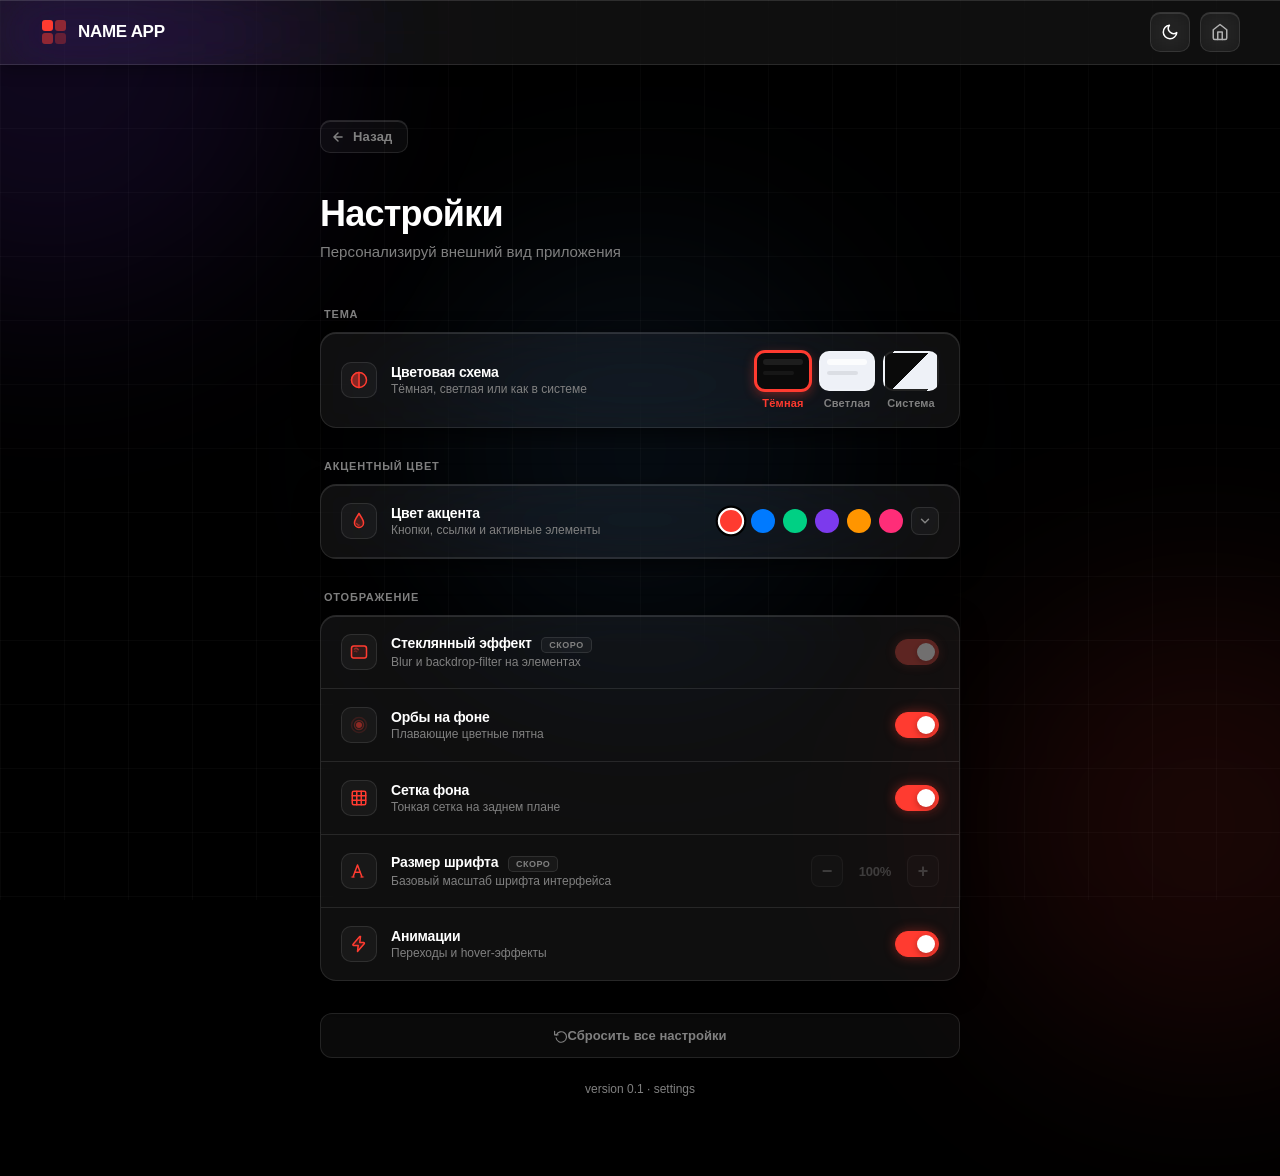
==== commit 92712f18: "Minor changes" ====
--- a/web/settings/settings.html
+++ b/web/settings/settings.html
@@ -14,7 +14,6 @@
     <div class="grid-bg"></div>
     <div class="noise"></div>
 
-    <!-- TOAST -->
     <div class="toast" id="toast">
         <span class="toast-icon" id="toastIcon"></span>
         <div class="toast-text">
@@ -23,10 +22,15 @@
         </div>
     </div>
 
-    <!-- CONFIRM DIALOG -->
     <div class="confirm-overlay" id="confirmOverlay">
         <div class="confirm-dialog">
-            <span class="confirm-emoji">⚠️</span>
+            <span class="confirm-emoji">
+                <svg width="44" height="44" viewBox="0 0 24 24" fill="none" stroke="var(--accent)" stroke-width="1.5" stroke-linecap="round" stroke-linejoin="round">
+                    <path d="M10.29 3.86L1.82 18a2 2 0 0 0 1.71 3h16.94a2 2 0 0 0 1.71-3L13.71 3.86a2 2 0 0 0-3.42 0z"/>
+                    <line x1="12" y1="9" x2="12" y2="13"/>
+                    <line x1="12" y1="17" x2="12.01" y2="17"/>
+                </svg>
+            </span>
             <div class="confirm-title">Сбросить настройки?</div>
             <div class="confirm-sub">Все изменения будут удалены и настройки вернутся к значениям по умолчанию</div>
             <div class="confirm-actions">
@@ -38,18 +42,31 @@
 
     <nav class="navbar">
         <div class="nav-logo">
-            <span class="logo-icon"></span>
+            <svg width="28" height="28" viewBox="0 0 28 28" fill="none">
+                <rect x="2" y="2" width="11" height="11" rx="3" fill="var(--accent)"/>
+                <rect x="15" y="2" width="11" height="11" rx="3" fill="var(--accent)" opacity="0.5"/>
+                <rect x="2" y="15" width="11" height="11" rx="3" fill="var(--accent)" opacity="0.5"/>
+                <rect x="15" y="15" width="11" height="11" rx="3" fill="var(--accent)" opacity="0.3"/>
+            </svg>
             <span class="logo-text">NAME APP</span>
         </div>
         <div class="nav-right">
             <button class="theme-toggle" onclick="toggleTheme()" aria-label="Toggle theme">
                 <div class="theme-toggle-inner">
-                    <span class="theme-icon moon-icon">🌙</span>
-                    <span class="theme-icon sun-icon">☀️</span>
+                    <svg class="theme-icon moon-icon" width="18" height="18" viewBox="0 0 24 24" fill="none" stroke="currentColor" stroke-width="2" stroke-linecap="round" stroke-linejoin="round">
+                        <path d="M21 12.79A9 9 0 1 1 11.21 3 7 7 0 0 0 21 12.79z"/>
+                    </svg>
+                    <svg class="theme-icon sun-icon" width="18" height="18" viewBox="0 0 24 24" fill="none" stroke="currentColor" stroke-width="2" stroke-linecap="round" stroke-linejoin="round">
+                        <circle cx="12" cy="12" r="5"/>
+                        <line x1="12" y1="1" x2="12" y2="3"/><line x1="12" y1="21" x2="12" y2="23"/>
+                        <line x1="4.22" y1="4.22" x2="5.64" y2="5.64"/><line x1="18.36" y1="18.36" x2="19.78" y2="19.78"/>
+                        <line x1="1" y1="12" x2="3" y2="12"/><line x1="21" y1="12" x2="23" y2="12"/>
+                        <line x1="4.22" y1="19.78" x2="5.64" y2="18.36"/><line x1="18.36" y1="5.64" x2="19.78" y2="4.22"/>
+                    </svg>
                 </div>
             </button>
-            <a href="../index.html" class="nav-icon-btn home-btn" aria-label="Home">
-                <svg width="16" height="16" viewBox="0 0 24 24" fill="none" stroke="currentColor" stroke-width="2" stroke-linecap="round" stroke-linejoin="round">
+            <a href="../index.html" class="nav-icon-btn" aria-label="Home">
+                <svg width="18" height="18" viewBox="0 0 24 24" fill="none" stroke="currentColor" stroke-width="2" stroke-linecap="round" stroke-linejoin="round">
                     <path d="M3 9l9-7 9 7v11a2 2 0 0 1-2 2H5a2 2 0 0 1-2-2z"/>
                     <polyline points="9 22 9 12 15 12 15 22"/>
                 </svg>
@@ -77,7 +94,14 @@
             <div class="settings-group">
                 <div class="settings-row">
                     <div class="row-info">
-                        <div class="row-icon">🎨</div>
+                        <div class="row-icon">
+                            <svg width="18" height="18" viewBox="0 0 24 24" fill="none" stroke="currentColor" stroke-width="2" stroke-linecap="round" stroke-linejoin="round">
+                                <path d="M12 2a10 10 0 0 1 0 20A10 10 0 0 1 12 2z" fill="currentColor" opacity="0.15"/>
+                                <path d="M12 2v20"/>
+                                <path d="M12 2a10 10 0 0 0 0 20z" fill="currentColor" opacity="0.4"/>
+                                <circle cx="12" cy="12" r="10"/>
+                            </svg>
+                        </div>
                         <div class="row-text">
                             <h3>Цветовая схема</h3>
                             <p>Тёмная, светлая или как в системе</p>
@@ -108,21 +132,53 @@
         <div class="settings-section">
             <div class="section-label">Акцентный цвет</div>
             <div class="settings-group">
-                <div class="settings-row">
-                    <div class="row-info">
-                        <div class="row-icon">🔴</div>
+                <div class="settings-row accent-row">
+                    <div class="row-info">
+                        <div class="row-icon">
+                            <svg width="18" height="18" viewBox="0 0 24 24" fill="none" stroke="currentColor" stroke-width="2" stroke-linecap="round" stroke-linejoin="round">
+                                <path d="M12 2L8 8.5C6.5 11 6 13 6 14.5a6 6 0 0 0 12 0c0-1.5-.5-3.5-2-6L12 2z" fill="currentColor" opacity="0.2"/>
+                                <path d="M12 2L8 8.5C6.5 11 6 13 6 14.5a6 6 0 0 0 12 0c0-1.5-.5-3.5-2-6L12 2z"/>
+                                <path d="M9 15.5a3 3 0 0 0 3 2" opacity="0.6"/>
+                            </svg>
+                        </div>
                         <div class="row-text">
                             <h3>Цвет акцента</h3>
                             <p>Кнопки, ссылки и активные элементы</p>
                         </div>
                     </div>
-                    <div class="accent-picker" id="accentPicker">
-                        <div class="accent-dot" data-color="#ff3b30" style="background:#ff3b30"></div>
-                        <div class="accent-dot" data-color="#007aff" style="background:#007aff"></div>
-                        <div class="accent-dot" data-color="#00d084" style="background:#00d084"></div>
-                        <div class="accent-dot" data-color="#7c3aed" style="background:#7c3aed"></div>
-                        <div class="accent-dot" data-color="#ff9500" style="background:#ff9500"></div>
-                        <div class="accent-dot" data-color="#ff2d78" style="background:#ff2d78"></div>
+                    <div class="accent-row-right">
+                        <div class="accent-picker" id="accentPicker">
+                            <div class="accent-dot active" data-color="#ff3b30" style="background:#ff3b30"></div>
+                            <div class="accent-dot" data-color="#007aff" style="background:#007aff"></div>
+                            <div class="accent-dot" data-color="#00d084" style="background:#00d084"></div>
+                            <div class="accent-dot" data-color="#7c3aed" style="background:#7c3aed"></div>
+                            <div class="accent-dot" data-color="#ff9500" style="background:#ff9500"></div>
+                            <div class="accent-dot" data-color="#ff2d78" style="background:#ff2d78"></div>
+                        </div>
+                        <button class="accent-expand-btn" id="accentExpandBtn" aria-label="Свой цвет">
+                            <svg width="14" height="14" viewBox="0 0 24 24" fill="none" stroke="currentColor" stroke-width="2.5" stroke-linecap="round" stroke-linejoin="round">
+                                <polyline points="6 9 12 15 18 9"/>
+                            </svg>
+                        </button>
+                    </div>
+                </div>
+
+                <div class="accent-custom-panel" id="accentCustomPanel">
+                    <div class="accent-custom-inner">
+                        <div class="accent-custom-preview" id="accentCustomPreview"></div>
+                        <div class="accent-custom-info">
+                            <span class="accent-custom-label">Свой цвет <span class="wip-inline">скоро</span></span>
+                            <span class="accent-custom-sub">Выбор произвольного цвета будет доступен в следующей версии</span>
+                        </div>
+                        <div class="accent-custom-circle wip-control">
+                            <div class="custom-circle-inner">
+                                <svg width="20" height="20" viewBox="0 0 24 24" fill="none" stroke="currentColor" stroke-width="2" stroke-linecap="round" stroke-linejoin="round">
+                                    <circle cx="12" cy="12" r="10"/>
+                                    <line x1="12" y1="8" x2="12" y2="16"/>
+                                    <line x1="8" y1="12" x2="16" y2="12"/>
+                                </svg>
+                            </div>
+                        </div>
                     </div>
                 </div>
             </div>
@@ -135,13 +191,21 @@
 
                 <div class="settings-row">
                     <div class="row-info">
-                        <div class="row-icon">🪟</div>
-                        <div class="row-text">
-                            <h3>Стеклянный эффект</h3>
+                        <div class="row-icon">
+                            <!-- Стекло с бликом -->
+                            <svg width="18" height="18" viewBox="0 0 24 24" fill="none" stroke="currentColor" stroke-width="2" stroke-linecap="round" stroke-linejoin="round">
+                                <rect x="2" y="4" width="20" height="16" rx="3" fill="currentColor" opacity="0.1"/>
+                                <rect x="2" y="4" width="20" height="16" rx="3"/>
+                                <path d="M6 8 Q9 6 11 9" opacity="0.5"/>
+                                <path d="M6 11 Q7.5 10 9 11.5" opacity="0.3"/>
+                            </svg>
+                        </div>
+                        <div class="row-text">
+                            <h3>Стеклянный эффект <span class="wip-inline">скоро</span></h3>
                             <p>Blur и backdrop-filter на элементах</p>
                         </div>
                     </div>
-                    <label class="toggle">
+                    <label class="toggle wip-control" >
                         <input type="checkbox" id="glassToggle">
                         <span class="toggle-track"></span>
                     </label>
@@ -149,7 +213,14 @@
 
                 <div class="settings-row">
                     <div class="row-info">
-                        <div class="row-icon">✨</div>
+                        <div class="row-icon">
+                            <!-- Орбы — концентрические круги -->
+                            <svg width="18" height="18" viewBox="0 0 24 24" fill="none" stroke="currentColor" stroke-width="2" stroke-linecap="round" stroke-linejoin="round">
+                                <circle cx="12" cy="12" r="3" fill="currentColor" opacity="0.5"/>
+                                <circle cx="12" cy="12" r="6" opacity="0.3"/>
+                                <circle cx="12" cy="12" r="10" opacity="0.15"/>
+                            </svg>
+                        </div>
                         <div class="row-text">
                             <h3>Орбы на фоне</h3>
                             <p>Плавающие цветные пятна</p>
@@ -163,7 +234,16 @@
 
                 <div class="settings-row">
                     <div class="row-info">
-                        <div class="row-icon">▦</div>
+                        <div class="row-icon">
+                            <!-- Сетка -->
+                            <svg width="18" height="18" viewBox="0 0 24 24" fill="none" stroke="currentColor" stroke-width="2" stroke-linecap="round" stroke-linejoin="round">
+                                <rect x="3" y="3" width="18" height="18" rx="2"/>
+                                <line x1="3" y1="9" x2="21" y2="9"/>
+                                <line x1="3" y1="15" x2="21" y2="15"/>
+                                <line x1="9" y1="3" x2="9" y2="21"/>
+                                <line x1="15" y1="3" x2="15" y2="21"/>
+                            </svg>
+                        </div>
                         <div class="row-text">
                             <h3>Сетка фона</h3>
                             <p>Тонкая сетка на заднем плане</p>
@@ -177,7 +257,15 @@
 
                 <div class="settings-row">
                     <div class="row-info">
-                        <div class="row-icon">Aa</div>
+                        <div class="row-icon">
+                            <!-- Типографика — буква А -->
+                            <svg width="18" height="18" viewBox="0 0 24 24" fill="none" stroke="currentColor" stroke-width="2" stroke-linecap="round" stroke-linejoin="round">
+                                <path d="M4 20L10 4L16 20"/>
+                                <path d="M6.5 13.5h7"/>
+                                <line x1="2" y1="20" x2="6" y2="20" opacity="0.5"/>
+                                <line x1="14" y1="20" x2="18" y2="20" opacity="0.5"/>
+                            </svg>
+                        </div>
                         <div class="row-text">
                             <h3>Размер шрифта <span class="wip-inline">скоро</span></h3>
                             <p>Базовый масштаб шрифта интерфейса</p>
@@ -192,7 +280,13 @@
 
                 <div class="settings-row">
                     <div class="row-info">
-                        <div class="row-icon">🎭</div>
+                        <div class="row-icon">
+                            <!-- Молния — анимации -->
+                            <svg width="18" height="18" viewBox="0 0 24 24" fill="none" stroke="currentColor" stroke-width="2" stroke-linecap="round" stroke-linejoin="round">
+                                <path d="M13 2L4.09 12.26a1 1 0 0 0 .74 1.69H11l-1 8 8.92-10.26a1 1 0 0 0-.74-1.69H13l1-8z" fill="currentColor" opacity="0.15"/>
+                                <path d="M13 2L4.09 12.26a1 1 0 0 0 .74 1.69H11l-1 8 8.92-10.26a1 1 0 0 0-.74-1.69H13l1-8z"/>
+                            </svg>
+                        </div>
                         <div class="row-text">
                             <h3>Анимации</h3>
                             <p>Переходы и hover-эффекты</p>
@@ -207,7 +301,13 @@
             </div>
         </div>
 
-        <button class="reset-btn" id="resetBtn">Сбросить все настройки</button>
+        <button class="reset-btn" id="resetBtn">
+            <svg width="14" height="14" viewBox="0 0 24 24" fill="none" stroke="currentColor" stroke-width="2" stroke-linecap="round" stroke-linejoin="round" style="flex-shrink:0;">
+                <polyline points="1 4 1 10 7 10"/>
+                <path d="M3.51 15a9 9 0 1 0 .49-4.5"/>
+            </svg>
+            Сбросить все настройки
+        </button>
         <div class="version-tag">version 0.1 · settings</div>
 
     </main>
--- a/web/styles/styles.css
+++ b/web/styles/styles.css
@@ -10,13 +10,11 @@
   transition: font-size 0.5s cubic-bezier(0.4, 0, 0.2, 1);
 }
 
-/* ===== ДЕФОЛТНЫЕ АКЦЕНТЫ ===== */
 :root {
   --accent: #ff3b30;
   --accent-glow: rgba(255, 59, 48, 0.4);
 }
 
-/* ===== ТЕМЫ ===== */
 body.dark {
   --bg-dark: #000000;
   --bg-medium: #0a0a0a;
@@ -71,7 +69,6 @@
   --orb-3: rgba(29, 78, 216, 0.06);
 }
 
-/* ===== ТИПОГРАФИЯ ===== */
 body {
   font-family: -apple-system, BlinkMacSystemFont, 'SF Pro Text', 'Segoe UI', Helvetica, Arial, sans-serif;
   -webkit-font-smoothing: antialiased;
@@ -85,7 +82,6 @@
     color 0.6s cubic-bezier(0.4, 0, 0.2, 1);
 }
 
-/* ===== СЕТКА ФОНА ===== */
 .grid-bg {
   position: fixed;
   inset: 0;
@@ -99,7 +95,6 @@
   transition: opacity 0.6s;
 }
 
-/* ===== ОРБЫ ===== */
 .noise {
   position: fixed;
   inset: 0;
@@ -121,29 +116,23 @@
 }
 
 .noise::before {
-  width: 500px;
-  height: 500px;
+  width: 500px; height: 500px;
   background: var(--orb-1);
-  top: -200px;
-  left: -200px;
+  top: -200px; left: -200px;
   animation: orbFloat1 20s ease-in-out infinite;
 }
 
 .noise::after {
-  width: 450px;
-  height: 450px;
+  width: 450px; height: 450px;
   background: var(--orb-2);
-  bottom: -150px;
-  right: -150px;
+  bottom: -150px; right: -150px;
   animation: orbFloat2 24s ease-in-out infinite;
 }
 
 body::before {
-  width: 400px;
-  height: 400px;
+  width: 400px; height: 400px;
   background: var(--orb-3);
-  top: 50%;
-  left: 50%;
+  top: 50%; left: 50%;
   transform: translate(-50%, -50%);
   animation: orbFloat3 28s ease-in-out infinite;
 }
@@ -154,21 +143,18 @@
   66% { transform: translate(-30px, 40px) scale(0.95); }
   100% { transform: translate(0, 0) scale(1); }
 }
-
 @keyframes orbFloat2 {
   0% { transform: translate(0, 0) scale(1); }
   33% { transform: translate(-50px, 30px) scale(0.9); }
   66% { transform: translate(40px, -40px) scale(1.05); }
   100% { transform: translate(0, 0) scale(1); }
 }
-
 @keyframes orbFloat3 {
   0% { transform: translate(-50%, -50%) scale(1); }
   50% { transform: translate(-50%, -55%) scale(1.1); }
   100% { transform: translate(-50%, -50%) scale(1); }
 }
 
-/* ===== GLASS ===== */
 .glass {
   background: var(--glass-medium);
   backdrop-filter: blur(24px) saturate(200%) brightness(1.1);
@@ -181,9 +167,7 @@
 /* ===== НАВБАР ===== */
 .navbar {
   position: fixed;
-  top: 0;
-  left: 0;
-  right: 0;
+  top: 0; left: 0; right: 0;
   display: flex;
   justify-content: space-between;
   align-items: center;
@@ -203,89 +187,54 @@
 .nav-logo {
   display: flex;
   align-items: center;
-  gap: 12px;
-  font-size: 18px;
+  gap: 10px;
+  font-size: 17px;
   font-weight: 700;
   letter-spacing: -0.3px;
   color: var(--text-primary);
   text-decoration: none;
+  flex-shrink: 0;
   transition: color 0.3s;
 }
-
 .nav-logo:hover { color: var(--accent); }
 
-.logo-icon {
-  font-size: 24px;
-  animation: iconPulse 3s ease-in-out infinite;
-}
-
-@keyframes iconPulse {
-  0%, 100% { transform: scale(1); }
-  50% { transform: scale(1.05); }
-}
-
 .nav-right {
   display: flex;
   align-items: center;
-  gap: 24px;
-}
-
-.nav-link {
-  color: var(--text-secondary);
-  text-decoration: none;
-  font-size: 15px;
-  font-weight: 500;
-  letter-spacing: -0.2px;
-  transition: color 0.3s cubic-bezier(0.4, 0, 0.2, 1);
-  position: relative;
-}
-
-.nav-link::after {
-  content: '';
-  position: absolute;
-  bottom: -4px;
-  left: 0;
-  width: 0;
-  height: 2px;
-  background: var(--accent);
-  transition: width 0.3s cubic-bezier(0.4, 0, 0.2, 1);
-}
-
-.nav-link:hover { color: var(--text-primary); }
-.nav-link:hover::after { width: 100%; }
+  gap: 10px;
+}
 
 .nav-btn {
+  display: inline-flex;
+  align-items: center;
+  gap: 8px;
   background: var(--accent);
   color: #fff;
-  padding: 10px 24px;
-  font-size: 14px;
+  padding: 9px 18px;
+  font-size: 13px;
   font-weight: 600;
-  letter-spacing: -0.2px;
+  letter-spacing: -0.1px;
   text-decoration: none;
   text-transform: uppercase;
   box-shadow: 0 8px 20px var(--accent-glow);
-  display: inline-block;
   border: none;
   cursor: pointer;
   border-radius: 10px;
+  white-space: nowrap;
   transition:
     background 0.5s cubic-bezier(0.4, 0, 0.2, 1),
     box-shadow 0.5s cubic-bezier(0.4, 0, 0.2, 1),
     transform 0.3s cubic-bezier(0.4, 0, 0.2, 1);
 }
-
 .nav-btn:hover {
   transform: translateY(-2px);
   box-shadow: 0 12px 32px var(--accent-glow);
   background: linear-gradient(135deg, var(--accent), #ff5741);
 }
-
 .nav-btn:active { transform: translateY(0); }
 
-/* ===== THEME TOGGLE ===== */
 .theme-toggle {
-  width: 40px;
-  height: 40px;
+  width: 40px; height: 40px;
   background: var(--glass-weak);
   border: 1px solid var(--glass-border);
   backdrop-filter: blur(12px);
@@ -298,48 +247,41 @@
   box-shadow: inset 0 1px 0 var(--glass-shine);
   position: relative;
   overflow: hidden;
+  flex-shrink: 0;
   transition:
     background 0.6s cubic-bezier(0.4, 0, 0.2, 1),
     border-color 0.6s cubic-bezier(0.4, 0, 0.2, 1),
     box-shadow 0.3s cubic-bezier(0.4, 0, 0.2, 1),
     transform 0.3s cubic-bezier(0.4, 0, 0.2, 1);
 }
-
 .theme-toggle:hover {
   background: var(--glass-hover);
   transform: translateY(-2px);
-  box-shadow: 0 4px 12px rgba(0, 0, 0, 0.3), inset 0 1px 0 var(--glass-shine);
-}
-
+  box-shadow: 0 4px 12px rgba(0,0,0,0.3), inset 0 1px 0 var(--glass-shine);
+}
 .theme-toggle:active { transform: translateY(0); }
 
 .theme-toggle-inner {
   position: relative;
-  width: 20px;
-  height: 20px;
+  width: 20px; height: 20px;
   display: flex;
   align-items: center;
   justify-content: center;
-  overflow: hidden;
 }
 
 .theme-icon {
   position: absolute;
-  font-size: 18px;
   transition:
     transform 0.35s cubic-bezier(0.4, 0, 0.2, 1),
     opacity 0.35s cubic-bezier(0.4, 0, 0.2, 1);
 }
-
 .moon-icon { transform: translateY(0); opacity: 1; }
-.sun-icon { transform: translateY(30px); opacity: 0; }
-body.light .moon-icon { transform: translateY(-30px); opacity: 0; }
+.sun-icon { transform: translateY(28px); opacity: 0; }
+body.light .moon-icon { transform: translateY(-28px); opacity: 0; }
 body.light .sun-icon { transform: translateY(0); opacity: 1; }
 
-/* ===== SETTINGS / HOME ICON BTN ===== */
 .nav-icon-btn {
-  width: 40px;
-  height: 40px;
+  width: 40px; height: 40px;
   display: flex;
   align-items: center;
   justify-content: center;
@@ -352,6 +294,7 @@
   text-decoration: none;
   position: relative;
   overflow: hidden;
+  flex-shrink: 0;
   transition:
     background 0.6s cubic-bezier(0.4, 0, 0.2, 1),
     border-color 0.6s cubic-bezier(0.4, 0, 0.2, 1),
@@ -359,42 +302,16 @@
     box-shadow 0.3s cubic-bezier(0.4, 0, 0.2, 1),
     transform 0.3s cubic-bezier(0.4, 0, 0.2, 1);
 }
-
-.nav-icon-btn::before {
-  content: '';
-  position: absolute;
-  inset: 0;
-  background: radial-gradient(circle at center, var(--glass-hover) 0%, transparent 70%);
-  opacity: 0;
-  transition: opacity 0.4s cubic-bezier(0.4, 0, 0.2, 1);
-}
-
 .nav-icon-btn:hover {
   background: var(--glass-hover);
   color: var(--text-primary);
   transform: translateY(-2px);
-  box-shadow: 0 6px 20px rgba(0, 0, 0, 0.25), inset 0 1px 0 var(--glass-shine);
+  box-shadow: 0 6px 20px rgba(0,0,0,0.25), inset 0 1px 0 var(--glass-shine);
   border-color: var(--text-link);
 }
-
-.nav-icon-btn:hover::before { opacity: 1; }
+.nav-icon-btn svg { transition: transform 0.5s cubic-bezier(0.4, 0, 0.2, 1); }
+.nav-icon-btn:hover svg { transform: rotate(70deg); }
 .nav-icon-btn:active { transform: translateY(0) scale(0.96); }
-
-/* настройки — шестерня крутится */
-.nav-icon-btn.settings-btn svg {
-  transition: transform 0.5s cubic-bezier(0.4, 0, 0.2, 1);
-}
-.nav-icon-btn.settings-btn:hover svg {
-  transform: rotate(70deg);
-}
-
-/* домик — пружинит вверх */
-.nav-icon-btn.home-btn svg {
-  transition: transform 0.4s cubic-bezier(0.34, 1.56, 0.64, 1);
-}
-.nav-icon-btn.home-btn:hover svg {
-  transform: translateY(-3px) scale(1.15);
-}
 
 /* ===== HERO ===== */
 .hero {
@@ -409,7 +326,6 @@
   max-width: 1400px;
   margin: 0 auto;
 }
-
 .hero-content { flex: 1; max-width: 600px; }
 
 .hero-badge {
@@ -434,14 +350,12 @@
 }
 
 .badge-dot {
-  width: 8px;
-  height: 8px;
+  width: 8px; height: 8px;
   background: var(--success);
   border-radius: 50%;
   box-shadow: 0 0 12px var(--success-glow);
   animation: pulseDot 2s cubic-bezier(0.4, 0, 0.6, 1) infinite;
 }
-
 @keyframes pulseDot {
   0%, 100% { transform: scale(1); opacity: 1; }
   50% { transform: scale(1.4); opacity: 0.6; }
@@ -455,29 +369,24 @@
   margin-bottom: 28px;
   color: var(--text-primary);
 }
-
 .hero-title .accent {
   background: linear-gradient(135deg, var(--accent), #ff5741);
   -webkit-background-clip: text;
   -webkit-text-fill-color: transparent;
   background-clip: text;
-  text-shadow: none;
   filter: drop-shadow(0 0 20px var(--accent-glow));
   transition: filter 0.5s cubic-bezier(0.4, 0, 0.2, 1);
 }
 
 .cursor {
   display: inline-block;
-  width: 2px;
-  height: 1em;
+  width: 2px; height: 1em;
   background: var(--accent);
   margin-left: 4px;
   vertical-align: text-bottom;
   border-radius: 2px;
   animation: cursorPulse 1s cubic-bezier(0.4, 0, 0.6, 1) infinite;
-  transition: background 0.5s cubic-bezier(0.4, 0, 0.2, 1);
-}
-
+}
 @keyframes cursorPulse {
   0%, 100% { transform: scaleY(1) scaleX(1); opacity: 1; }
   50% { transform: scaleY(0.15) scaleX(2.5); opacity: 0.6; border-radius: 4px; }
@@ -522,17 +431,15 @@
     box-shadow 0.5s cubic-bezier(0.4, 0, 0.2, 1),
     transform 0.3s cubic-bezier(0.4, 0, 0.2, 1);
 }
-
 .btn-primary::before {
   content: '';
   position: absolute;
   inset: 0;
-  background: rgba(255, 255, 255, 0.15);
+  background: rgba(255,255,255,0.15);
   transform: scaleX(0);
   transform-origin: left;
   transition: transform 0.3s cubic-bezier(0.4, 0, 0.2, 1);
 }
-
 .btn-primary:hover { transform: translateY(-3px); box-shadow: 0 16px 48px var(--accent-glow); }
 .btn-primary:hover::before { transform: scaleX(1); }
 .btn-primary:active { transform: translateY(-1px); }
@@ -561,15 +468,13 @@
     box-shadow 0.3s cubic-bezier(0.4, 0, 0.2, 1),
     transform 0.3s cubic-bezier(0.4, 0, 0.2, 1);
 }
-
 .btn-ghost:hover {
   background: var(--glass-hover);
   border-color: var(--text-link);
   color: var(--text-primary);
-  box-shadow: 0 8px 24px rgba(0, 0, 0, 0.3), inset 0 1px 0 var(--glass-shine);
+  box-shadow: 0 8px 24px rgba(0,0,0,0.3), inset 0 1px 0 var(--glass-shine);
   transform: translateY(-2px);
 }
-
 .btn-ghost:active { transform: translateY(0); }
 
 /* ===== MOCKUP ===== */
@@ -580,7 +485,7 @@
   backdrop-filter: blur(32px) saturate(180%) brightness(1.1);
   -webkit-backdrop-filter: blur(32px) saturate(180%) brightness(1.1);
   border: 1px solid var(--glass-border);
-  box-shadow: 0 40px 100px rgba(0,0,0,0.6), inset 0 1px 0 var(--glass-shine), 0 0 0 1px rgba(255,255,255,0.05);
+  box-shadow: 0 40px 100px rgba(0,0,0,0.6), inset 0 1px 0 var(--glass-shine);
   border-radius: 24px;
   overflow: hidden;
   animation: floatMockup 5s cubic-bezier(0.4, 0, 0.6, 1) infinite;
@@ -589,7 +494,6 @@
     border-color 0.6s cubic-bezier(0.4, 0, 0.2, 1),
     box-shadow 0.6s cubic-bezier(0.4, 0, 0.2, 1);
 }
-
 @keyframes floatMockup {
   0%, 100% { transform: translateY(0) rotate(0deg); }
   50% { transform: translateY(-20px) rotate(0.5deg); }
@@ -605,12 +509,10 @@
   backdrop-filter: blur(12px);
   transition: background 0.6s cubic-bezier(0.4, 0, 0.2, 1);
 }
-
 .dot { width: 12px; height: 12px; border-radius: 50%; box-shadow: 0 2px 6px rgba(0,0,0,0.4); }
 .dot.red { background: #ff3b30; }
 .dot.yellow { background: #ffa500; }
 .dot.green { background: #00d084; }
-
 .mockup-title { font-size: 11px; font-weight: 600; color: var(--text-tertiary); margin-left: 12px; letter-spacing: 0.2px; }
 
 .mockup-tabs {
@@ -620,7 +522,6 @@
   overflow-x: auto;
   transition: background 0.6s cubic-bezier(0.4, 0, 0.2, 1);
 }
-
 .tab {
   padding: 10px 16px;
   font-size: 12px;
@@ -631,7 +532,6 @@
   transition: all 0.3s cubic-bezier(0.4, 0, 0.2, 1);
   cursor: pointer;
 }
-
 .tab.active { color: var(--text-link); border-bottom-color: var(--text-link); }
 
 .mockup-body { padding: 24px; display: flex; flex-direction: column; gap: 16px; }
@@ -647,11 +547,9 @@
     background 0.6s cubic-bezier(0.4, 0, 0.2, 1),
     border-color 0.6s cubic-bezier(0.4, 0, 0.2, 1);
 }
-
 .mockup-row { display: flex; justify-content: space-between; align-items: center; gap: 12px; margin-bottom: 12px; }
 .mockup-row:last-child { margin-bottom: 0; }
 .mockup-label { font-size: 12px; font-weight: 600; color: var(--text-secondary); letter-spacing: 0.2px; }
-
 .mockup-field {
   background: var(--bg-medium);
   border: 1px solid var(--glass-border);
@@ -663,7 +561,6 @@
   text-align: right;
   transition: background 0.6s cubic-bezier(0.4, 0, 0.2, 1);
 }
-
 .mockup-btn {
   width: 100%;
   background: linear-gradient(135deg, var(--success), #00c97a);
@@ -680,7 +577,6 @@
   box-shadow: 0 6px 20px var(--success-glow);
   transition: transform 0.3s cubic-bezier(0.4, 0, 0.2, 1), box-shadow 0.3s cubic-bezier(0.4, 0, 0.2, 1);
 }
-
 .mockup-btn:hover { transform: translateY(-2px); box-shadow: 0 10px 28px var(--success-glow); }
 
 /* ===== МОДУЛИ ===== */
@@ -691,9 +587,7 @@
   max-width: 1400px;
   margin: 0 auto;
 }
-
 .modules-header { text-align: center; margin-bottom: 64px; }
-
 .modules-header h2 {
   font-size: clamp(32px, 5vw, 52px);
   font-weight: 800;
@@ -701,7 +595,6 @@
   letter-spacing: -1px;
   color: var(--text-primary);
 }
-
 .modules-header p { font-size: 18px; color: var(--text-secondary); letter-spacing: -0.2px; line-height: 1.6; }
 
 .modules-grid { display: grid; grid-template-columns: repeat(auto-fit, minmax(260px, 1fr)); gap: 24px; }
@@ -730,7 +623,6 @@
     opacity 0.6s cubic-bezier(0.4, 0, 0.2, 1),
     transform 0.6s cubic-bezier(0.4, 0, 0.2, 1);
 }
-
 .module-card::before {
   content: '';
   position: absolute;
@@ -740,7 +632,6 @@
   opacity: 0.5;
   transition: opacity 0.3s;
 }
-
 .module-card::after {
   content: '';
   position: absolute;
@@ -750,36 +641,47 @@
   transition: opacity 0.4s cubic-bezier(0.4, 0, 0.2, 1);
   pointer-events: none;
 }
-
 .module-card:hover::after { opacity: 1; }
 .module-card.visible { opacity: 1; transform: translateY(0); }
 .module-card:hover { transform: translateY(-8px); border-color: rgba(96,165,250,0.4); box-shadow: 0 24px 64px rgba(0,0,0,0.6), inset 0 1px 0 rgba(255,255,255,0.2); }
 .module-card:hover::before { opacity: 1; }
 
-.module-icon { font-size: 40px; margin-bottom: 20px; position: relative; z-index: 1; transition: transform 0.3s cubic-bezier(0.4, 0, 0.2, 1); }
+.module-icon {
+  width: 52px; height: 52px;
+  display: flex;
+  align-items: center;
+  justify-content: center;
+  background: var(--glass-weak);
+  border: 1px solid var(--glass-border);
+  border-radius: 14px;
+  margin-bottom: 20px;
+  color: var(--accent);
+  position: relative;
+  z-index: 1;
+  transition: transform 0.3s cubic-bezier(0.4, 0, 0.2, 1), background 0.6s;
+}
 .module-card:hover .module-icon { transform: scale(1.1) translateY(-2px); }
-
 .module-card h3 { font-size: 22px; font-weight: 700; margin-bottom: 12px; color: var(--text-primary); position: relative; z-index: 1; letter-spacing: -0.3px; }
 .module-card p { font-size: 16px; color: var(--text-secondary); line-height: 1.6; font-weight: 400; position: relative; z-index: 1; letter-spacing: -0.2px; }
 
 .module-arrow {
   position: absolute;
   bottom: 24px; right: 32px;
-  font-size: 20px;
+  display: flex;
+  align-items: center;
+  justify-content: center;
   color: var(--text-link);
   opacity: 0;
   transform: translateX(-8px) translateY(4px);
   transition: all 0.3s cubic-bezier(0.4, 0, 0.2, 1);
   z-index: 1;
 }
-
 .module-card:hover .module-arrow { opacity: 1; transform: translateX(0) translateY(0); }
 
 .module-wip { opacity: 0 !important; cursor: not-allowed; pointer-events: none; }
 .module-wip.visible { opacity: 0.5 !important; pointer-events: auto; }
 .module-wip:hover { transform: none !important; border-color: var(--glass-border) !important; box-shadow: var(--shadow-md), inset 0 1px 0 var(--glass-shine) !important; }
 .module-wip::after { display: none !important; }
-
 .module-wip .wip-badge {
   position: absolute;
   top: 16px; right: 16px;
@@ -814,7 +716,6 @@
     background 0.6s cubic-bezier(0.4, 0, 0.2, 1),
     border-color 0.6s cubic-bezier(0.4, 0, 0.2, 1);
 }
-
 .footer a { color: var(--text-link); text-decoration: none; transition: color 0.3s; font-weight: 600; }
 .footer a:hover { color: var(--accent); }
 
@@ -824,25 +725,17 @@
   transform: translateY(24px);
   animation: slideUp 0.7s cubic-bezier(0.4, 0, 0.2, 1) forwards;
 }
-
 .hero-badge { animation-delay: 0.1s; }
 .hero-title { animation-delay: 0.25s; }
 .hero-sub { animation-delay: 0.4s; }
 .hero-actions { animation-delay: 0.55s; }
-
 .hero-visual {
   opacity: 0;
   transform: translateX(40px) scale(0.95);
   animation: slideInRight 0.8s cubic-bezier(0.4, 0, 0.2, 1) 0.3s forwards;
 }
-
-@keyframes slideUp {
-  to { opacity: 1; transform: translateY(0); }
-}
-
-@keyframes slideInRight {
-  to { opacity: 1; transform: translateX(0) scale(1); }
-}
+@keyframes slideUp { to { opacity: 1; transform: translateY(0); } }
+@keyframes slideInRight { to { opacity: 1; transform: translateX(0) scale(1); } }
 
 /* ===== АДАПТИВ ===== */
 @media (max-width: 1024px) {
@@ -851,23 +744,27 @@
   .modules { padding: 80px 32px; }
   .navbar { padding: 12px 24px; }
 }
-
 @media (max-width: 768px) {
-  .nav-link { display: none; }
-  .hero { padding: 100px 20px 60px; }
-  .hero-title { font-size: clamp(36px, 6vw, 48px); min-height: auto; }
+  .navbar { padding: 10px 16px; gap: 8px; }
+  .nav-logo { gap: 8px; font-size: 15px; }
+  .logo-text { display: none; }
+  .nav-right { gap: 8px; }
+  .nav-btn { width: 40px; height: 40px; padding: 0; justify-content: center; border-radius: 10px; }
+  .nav-btn span { display: none; }
+  .hero { padding: 90px 20px 60px; }
+  .hero-title { font-size: clamp(36px, 8vw, 48px); }
   .modules-grid { gap: 16px; grid-template-columns: 1fr; }
   .modules { padding: 60px 20px; }
   .footer { padding: 24px 20px; font-size: 12px; }
   .app-mockup { border-radius: 16px; }
   .module-card { border-radius: 16px; padding: 28px 24px; }
 }
-
 @media (max-width: 480px) {
   .hero-actions { flex-direction: column; width: 100%; }
   .btn-primary, .btn-ghost { width: 100%; justify-content: center; }
-  .navbar { padding: 10px 16px; }
-  .nav-logo { font-size: 16px; }
+  .navbar { padding: 8px 12px; }
+  .theme-toggle, .nav-icon-btn { width: 38px; height: 38px; }
+  .nav-btn { width: 38px; height: 38px; }
   .modules-header h2 { font-size: clamp(24px, 5vw, 32px); }
 }
 
@@ -886,31 +783,53 @@
 }
 .nav-btn.btn-wip:hover, .btn-primary.btn-wip:hover { transform: none !important; box-shadow: none !important; }
 .btn-primary.btn-wip::before { display: none; }
-.nav-btn.btn-wip::after, .btn-primary.btn-wip::after {
-  content: "WIP";
-  position: absolute;
-  top: -8px; right: -10px;
-  font-size: 9px; font-weight: 700;
-  letter-spacing: .5px;
-  padding: 3px 6px;
-  border-radius: 6px;
-  background: var(--glass-medium);
-  border: 1px solid var(--glass-border);
-  color: var(--text-tertiary);
-  backdrop-filter: blur(8px);
-}
 
 /* ===== NO-GLASS ===== */
-body.no-glass {
-  --glass-medium: var(--bg-light);
-  --glass-weak: var(--bg-medium);
-  --glass-strong: var(--bg-light);
-  --glass-hover: var(--bg-light);
-  --glass-shine: transparent;
-}
-body.no-glass * {
+body.no-glass *,
+body.no-glass *::before,
+body.no-glass *::after {
   backdrop-filter: none !important;
   -webkit-backdrop-filter: none !important;
+}
+
+body.dark.no-glass .navbar,
+body.dark.no-glass .footer,
+body.dark.no-glass .module-card,
+body.dark.no-glass .app-mockup,
+body.dark.no-glass .mockup-bar,
+body.dark.no-glass .mockup-tabs,
+body.dark.no-glass .mockup-card,
+body.dark.no-glass .hero-badge,
+body.dark.no-glass .btn-ghost,
+body.dark.no-glass .nav-icon-btn,
+body.dark.no-glass .theme-toggle,
+body.dark.no-glass .settings-group,
+body.dark.no-glass .settings-back,
+body.dark.no-glass .accent-custom-inner,
+body.dark.no-glass .toast,
+body.dark.no-glass .confirm-dialog {
+  background: #141414 !important;
+  border-color: rgba(255,255,255,0.08) !important;
+}
+
+body.light.no-glass .navbar,
+body.light.no-glass .footer,
+body.light.no-glass .module-card,
+body.light.no-glass .app-mockup,
+body.light.no-glass .mockup-bar,
+body.light.no-glass .mockup-tabs,
+body.light.no-glass .mockup-card,
+body.light.no-glass .hero-badge,
+body.light.no-glass .btn-ghost,
+body.light.no-glass .nav-icon-btn,
+body.light.no-glass .theme-toggle,
+body.light.no-glass .settings-group,
+body.light.no-glass .settings-back,
+body.light.no-glass .accent-custom-inner,
+body.light.no-glass .toast,
+body.light.no-glass .confirm-dialog {
+  background: #f4f6fa !important;
+  border-color: rgba(0,0,0,0.08) !important;
 }
 
 /* ===== NO-ANIM ===== */
--- a/web/styles/settings.css
+++ b/web/styles/settings.css
@@ -116,7 +116,7 @@
     display: flex;
     align-items: center;
     justify-content: center;
-    font-size: 16px;
+    color: var(--accent);
     flex-shrink: 0;
     transition:
         background 0.6s cubic-bezier(0.4, 0, 0.2, 1),
@@ -228,6 +228,123 @@
     transform: scale(1.1);
 }
 
+/* ===== ACCENT EXPAND ===== */
+.accent-row-right {
+    display: flex;
+    align-items: center;
+    gap: 8px;
+    flex-shrink: 0;
+}
+
+.accent-expand-btn {
+    width: 28px;
+    height: 28px;
+    display: flex;
+    align-items: center;
+    justify-content: center;
+    background: var(--glass-weak);
+    border: 1px solid var(--glass-border);
+    border-radius: 8px;
+    color: var(--text-tertiary);
+    cursor: pointer;
+    flex-shrink: 0;
+    transition:
+        background 0.3s cubic-bezier(0.4, 0, 0.2, 1),
+        color 0.3s cubic-bezier(0.4, 0, 0.2, 1),
+        border-color 0.3s cubic-bezier(0.4, 0, 0.2, 1);
+}
+
+.accent-expand-btn:hover {
+    background: var(--glass-hover);
+    color: var(--text-primary);
+    border-color: var(--text-link);
+}
+
+.accent-expand-btn svg {
+    transition: transform 0.35s cubic-bezier(0.34, 1.56, 0.64, 1);
+}
+
+.accent-expand-btn.open svg {
+    transform: rotate(180deg);
+}
+
+/* ===== ACCENT CUSTOM PANEL ===== */
+.accent-custom-panel {
+    max-height: 0;
+    overflow: hidden;
+    transition: max-height 0.4s cubic-bezier(0.4, 0, 0.2, 1);
+}
+
+.accent-custom-panel.open {
+    max-height: 120px;
+    border-top: 1px solid var(--glass-border);
+}
+
+.accent-custom-inner {
+    display: flex;
+    align-items: center;
+    gap: 16px;
+    padding: 16px 20px;
+    background: var(--glass-weak);
+}
+
+.accent-custom-preview {
+    width: 36px;
+    height: 36px;
+    border-radius: 50%;
+    background: var(--accent);
+    border: 3px solid var(--bg-dark);
+    box-shadow: 0 0 0 1px var(--glass-border), 0 4px 12px var(--accent-glow);
+    flex-shrink: 0;
+    transition: background 0.3s, box-shadow 0.3s;
+}
+
+.accent-custom-info {
+    display: flex;
+    flex-direction: column;
+    gap: 3px;
+    flex: 1;
+    min-width: 0;
+}
+
+.accent-custom-label {
+    font-size: 13px;
+    font-weight: 600;
+    color: var(--text-primary);
+    letter-spacing: -0.2px;
+}
+
+.accent-custom-sub {
+    font-size: 11px;
+    color: var(--text-tertiary);
+    line-height: 1.4;
+    white-space: nowrap;
+    overflow: hidden;
+    text-overflow: ellipsis;
+}
+
+.accent-custom-circle {
+    width: 40px;
+    height: 40px;
+    border-radius: 50%;
+    background: var(--glass-weak);
+    border: 2px dashed var(--glass-border);
+    display: flex;
+    align-items: center;
+    justify-content: center;
+    flex-shrink: 0;
+    cursor: not-allowed;
+    transition: background 0.3s;
+}
+
+.custom-circle-inner {
+    display: flex;
+    align-items: center;
+    justify-content: center;
+    color: var(--text-tertiary);
+    opacity: 0.5;
+}
+
 /* ===== FONT SIZE ===== */
 .font-size-control { display: flex; align-items: center; gap: 10px; }
 
@@ -276,6 +393,9 @@
     font-size: 13px;
     font-weight: 600;
     cursor: pointer;
+    display: flex;
+    align-items: center;
+    justify-content: center;
     transition:
         background 0.3s cubic-bezier(0.4, 0, 0.2, 1),
         border-color 0.3s cubic-bezier(0.4, 0, 0.2, 1),
@@ -289,13 +409,6 @@
 }
 
 .version-tag { text-align: center; margin-top: 24px; font-size: 12px; color: var(--text-tertiary); }
-
-@media (max-width: 600px) {
-    .settings-page { padding: 100px 20px 60px; }
-    .settings-header h1 { font-size: 28px; }
-    .theme-picker { gap: 6px; }
-    .theme-preview { width: 48px; height: 34px; }
-}
 
 /* ===== TOAST ===== */
 .toast {
@@ -332,12 +445,16 @@
     pointer-events: auto;
 }
 
-.toast-icon { font-size: 18px; flex-shrink: 0; }
+.toast-icon {
+    display: flex;
+    align-items: center;
+    justify-content: center;
+    flex-shrink: 0;
+    color: var(--accent);
+}
 
 .toast-text { display: flex; flex-direction: column; gap: 2px; }
-
 .toast-title { font-size: 13px; font-weight: 700; color: var(--text-primary); letter-spacing: -0.2px; }
-
 .toast-sub { font-size: 11px; font-weight: 500; color: var(--text-tertiary); }
 
 /* ===== CONFIRM DIALOG ===== */
@@ -378,11 +495,14 @@
         background 0.6s cubic-bezier(0.4, 0, 0.2, 1);
 }
 
-.confirm-overlay.show .confirm-dialog {
-    transform: scale(1) translateY(0);
-}
-
-.confirm-emoji { font-size: 40px; margin-bottom: 16px; display: block; }
+.confirm-overlay.show .confirm-dialog { transform: scale(1) translateY(0); }
+
+.confirm-emoji {
+    display: flex;
+    align-items: center;
+    justify-content: center;
+    margin-bottom: 16px;
+}
 
 .confirm-title {
     font-size: 18px;
@@ -417,11 +537,7 @@
         transform 0.25s cubic-bezier(0.34, 1.56, 0.64, 1);
 }
 
-.confirm-cancel:hover {
-    background: var(--glass-hover);
-    color: var(--text-primary);
-    transform: translateY(-1px);
-}
+.confirm-cancel:hover { background: var(--glass-hover); color: var(--text-primary); transform: translateY(-1px); }
 
 .confirm-ok {
     flex: 1;
@@ -440,11 +556,7 @@
         transform 0.25s cubic-bezier(0.34, 1.56, 0.64, 1);
 }
 
-.confirm-ok:hover {
-    transform: translateY(-1px);
-    box-shadow: 0 10px 28px var(--accent-glow);
-}
-
+.confirm-ok:hover { transform: translateY(-1px); box-shadow: 0 10px 28px var(--accent-glow); }
 .confirm-ok:active, .confirm-cancel:active { transform: translateY(0) scale(0.97); }
 
 /* ===== WIP INLINE BADGE ===== */
@@ -478,6 +590,23 @@
     border-color: var(--glass-border) !important;
 }
 
-.wip-control .font-size-value {
-    color: var(--text-tertiary);
+.wip-control .font-size-value { color: var(--text-tertiary); }
+
+/* ===== АДАПТИВ ===== */
+@media (max-width: 600px) {
+    .settings-page { padding: 90px 16px 60px; }
+    .settings-header h1 { font-size: 26px; }
+    .settings-header p { font-size: 13px; }
+    .theme-picker { gap: 6px; }
+    .theme-preview { width: 48px; height: 34px; }
+    .settings-row { padding: 14px 16px; gap: 12px; }
+    .row-icon { width: 32px; height: 32px; border-radius: 8px; }
+    .row-text h3 { font-size: 13px; }
+    .row-text p { font-size: 11px; }
+    .confirm-dialog { padding: 24px 20px 18px; }
+    .toast { white-space: normal; max-width: calc(100vw - 32px); text-align: left; }
+    .accent-custom-sub { display: none; }
+    .accent-custom-inner { gap: 12px; padding: 14px 16px; }
+    .accent-picker { gap: 6px; }
+    .accent-dot { width: 20px; height: 20px; }
 }
